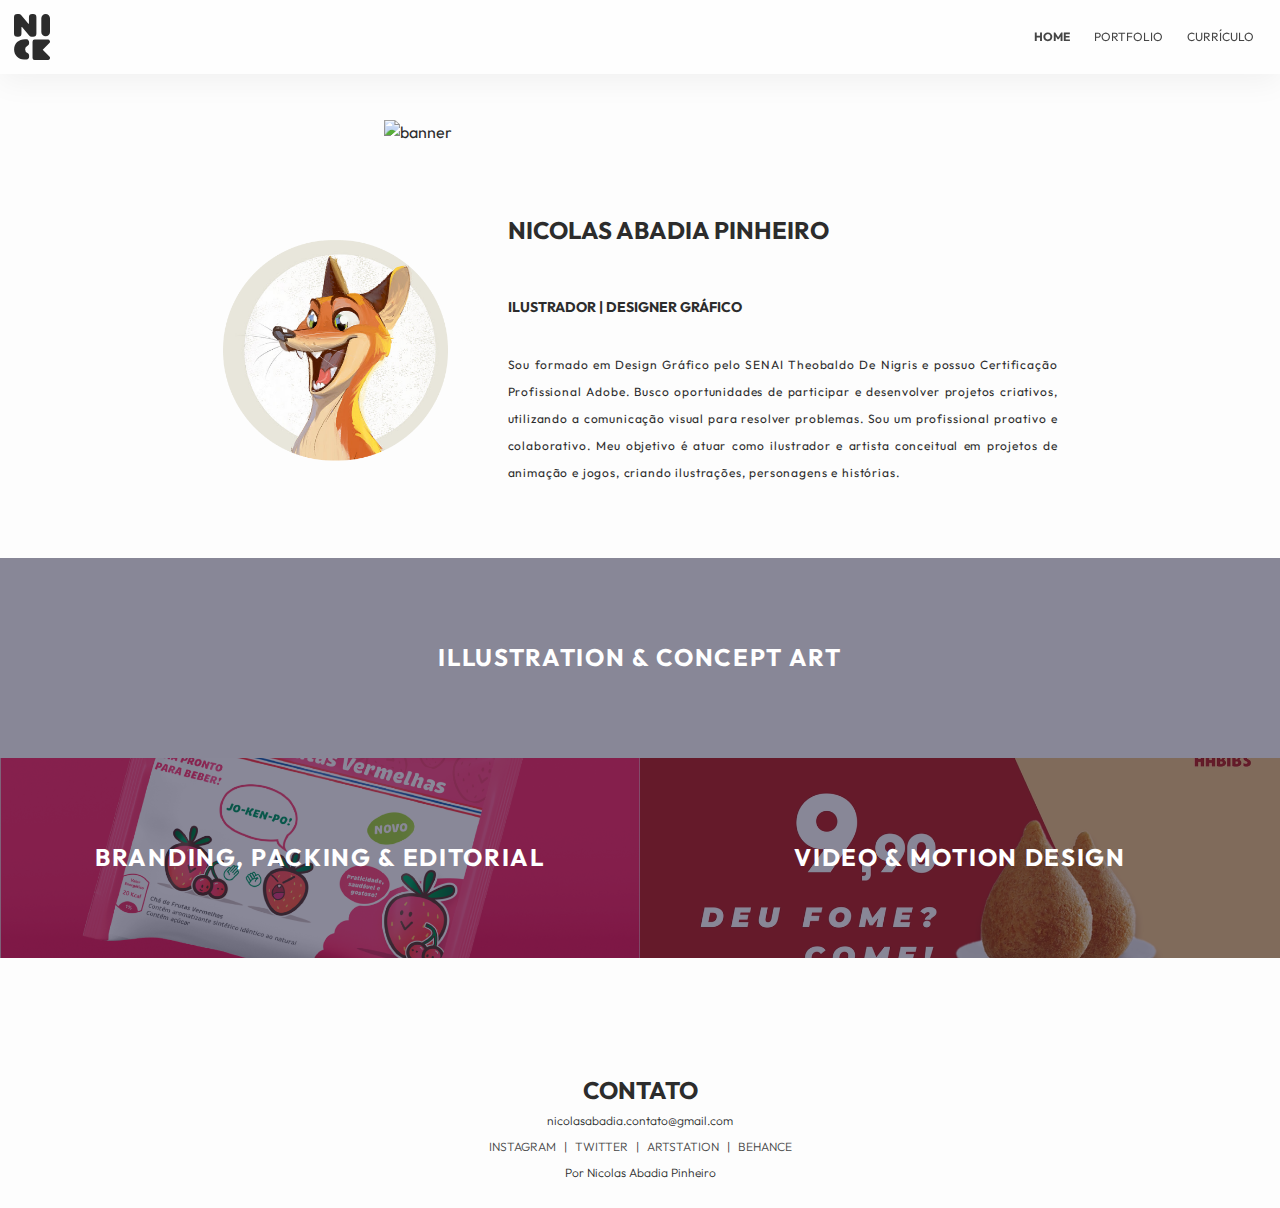
==== index.html @ 31cb9f99 "Update index.html" ====
<!DOCTYPE html>
<html lang="pt-br">

<head>
    <meta charset="UTF-8">
    <meta http-equiv="X-UA-Compatible" content="IE=edge">
    <meta name="viewport" content="width=device-width, initial-scale=1.0">
    <link rel="stylesheet"
        href="https://fonts.googleapis.com/css2?family=Material+Symbols+Rounded:opsz,wght,FILL,GRAD@48,700,1,0" />
    <link class="favicon" rel="icon" href="assets/SVGS/favicon2.svg" type="image/svg+xml"
        media="(prefers-color-scheme: dark)">
    <link class="favicon" rel="icon" href="assets/SVGS/favicon.svg" type="image/svg+xml"
        media="(prefers-color-scheme: light)">
    <link href="https://cdn.jsdelivr.net/npm/bootstrap@5.3.0/dist/css/bootstrap.min.css" rel="stylesheet">
    <link href="https://getbootstrap.com/docs/5.3/assets/css/docs.css" rel="stylesheet">
    <script src="https://cdn.jsdelivr.net/npm/bootstrap@5.3.0/dist/js/bootstrap.bundle.min.js"></script>
    <link rel="stylesheet" href="/css/style.css">
    
    <title>Nicolas Abadia Pinheiro | Portfolio</title>
</head>

<body>


    <input type="checkbox" id="toggle">
    <header>
        <div class="logotipo"> 
            <img id="llogo" class="img-logotipo" src="/assets/SVGS/favicon.svg" alt="" media="(prefers-color-scheme: light)">
            <img id="dlogo" class="img-logotipo" src="/assets/SVGS/favicon2.svg" alt="" media="(prefers-color-scheme: dark)">
            <h2>Nicolas Abadia Pinheiro</h2>
            <p><b>/HOME</b></p>
        </div>

        <nav translate="no">
            <ul class="nav-web">
                <li><a class="nav-link" id="a_home" href="index.html"><b>Home</b></a></li>
                <li><a class="nav-link" id="a_portfolio" href="portfolio.html">Portfolio</a></li>
                <li><a class="nav-link" id="a_resume" href="resume.html">Currículo</a></li>
            </ul>

            <label class="navbar-toggler" for="toggle">
                <span class="bar"></span>
                <span class="bar"></span>
                <span class="bar"></span>
            </label>
            <ul translate="no" class="nav-mobile">
                <li class="nav-item"><a class="nav-link" id="a_home" href="index.html"><b>Home</b></a></li>
                <li class="nav-item"><a class="nav-link" id="a_portfolio" href="portfolio.html">Portfolio</a>
                </li>
                <li class="nav-item"><a class="nav-link" id="a_resume" href="resume.html">Currículo</a>
                </li>
            </ul>
        </nav>
    </header>


    <main>
        <section class="banner">
            <img  class="nick-banner" src="assets/BANNERS/nickgif.gif" alt="banner">
        </section>
        <section class="about">
            <img class="img-project" src="assets/Foxy 1.png" alt="">
            <div class="desc">
                <h2>Nicolas Abadia Pinheiro</h2>
<h3> ILUSTRADOR | DESIGNER GRÁFICO </h3>
                    <p>Sou formado em Design Gráfico pelo SENAI Theobaldo De Nigris e possuo Certificação Profissional Adobe. Busco oportunidades de participar e desenvolver projetos criativos, utilizando a comunicação visual para resolver problemas. Sou um profissional proativo e colaborativo. Meu objetivo é atuar como ilustrador e artista conceitual em projetos de animação e jogos, criando ilustrações, personagens e histórias.</p>
            </div>
        </section>
        <section class="works">
            <a href="portfolio.html" class="ic-works"><div class="a-all-works"><p >ILLUSTRATION & CONCEPT ART</p></div></a>
            <div class="works-categories">
                
                <a href="graphicdesign.html" class="gd-works"><div class="a-all-works"><p >BRANDING, PACKING & EDITORIAL</p></div></a>
                <a href="video.html" class="vm-works"><div class="a-all-works"><p >VIDEO & MOTION Design</p></div></a>
            </div>
        </section>
    </main>
    <footer>
        <h2>CONTATO</h2>
        <span class="email">nicolasabadia.contato@gmail.com</span>
        <div translate="no" class="social">
            <a target="_blank" href="https://www.instagram.com/gogimatilu/">Instagram</a><span class="st">|</span><a
                target="_blank" href="https://twitter.com/gogimatilu">Twitter</a><span class="st">|</span><a
                target="_blank" href="https://www.artstation.com/gogimatilu">Artstation</a><span class="st">|</span><a
                target="_blank" href="https://www.behance.net/nicolasabadia">Behance</a>
        </div>
        <span class="credits">Por Nicolas Abadia Pinheiro</span>
    </footer>
</body>

</html>
---- css/style.css ----
@charset "UTF-8";
@import url('https://fonts.googleapis.com/css2?family=Outfit:wght@100;200;300;400;500;600;700;800;900&family=Sora:wght@100;200;300;400;500;600;700;800&display=swap');
@import url('https://fonts.googleapis.com/css2?family=Inter:wght@100;200;300;400;500;600;700;800;900&display=swap');

:root {
    --cor0: #FDFDFD;
    --cor1: #2C2C2C;
    --cor2: #454545;
    --fonte-padrao: Outfit, Inter, system-ui, -apple-system, BlinkMacSystemFont, 'Segoe UI', Roboto, Oxygen, Ubuntu, Cantarell, 'Open Sans', 'Helvetica Neue', sans-serif;
}

* {
    margin: 0;
    padding: 0;
    box-sizing: border-box;
    border: 0;
    outline: 0;
    list-style: none;
    text-decoration: none;
}

ul {
    margin-bottom: 0;
    padding-left: 0;
}

html {
    width: 100%;
    height: 100%;
    font-family: var(--fonte-padrao);
    scroll-behavior: smooth;
}

body {
    font-family: var(--fonte-padrao);
    background-color: var(--cor0);
    color: var(--cor1);
    width: 100%;
    height: 100%;
    display: flex;
    flex-direction: column;


}

header {
    background-color: rgba(255, 255, 255, 0.45);
    box-shadow: 0px 8px 30px rgba(0, 0, 0, 0.05);
    width: 100%;
    min-height: fit-content;
    padding: 14px;
    display: flex;
    flex-direction: row;
    justify-content: space-between;
    align-items: center;
    position: fixed;
    z-index: 2;
    backdrop-filter: blur(45px);
    transition: 0.3s;
}



h2 {
    font-size: 24px;
    text-transform: uppercase;
    font-weight: bold;
    margin-bottom: 0;
}

#me {
    margin-bottom: 27px;
}

.desc h3 {
    margin-top: 27px;
}

h3 {
    font-size: 14px;
    font-style: normal;
    font-weight: bold;
}

p {
    line-height: 27px;
    letter-spacing: 0.07em;
    font-size: 12px;
    margin-bottom: 0;
}

#dlogo {
    display: none;
}

#llogo {
    display: block;
}

.logotipo {
    display: flex;
    align-items: center;
    gap: 20px;
}

.logotipo > p {
    font-size: 16px;
    color: var(--cor2);
    margin-bottom: -6px;
    margin-left: -16px;
    display: none;
}

.logotipo h2 {
    font: 20px;
    display: none;
}

.img-logotipo {
    width: 36px
}

a {
    text-decoration: none;
}

a:hover {
    opacity: 80%;
}

.nav-web {
    display: flex;
    font-size: 12px;
    align-items: center;
    transition: 0.5s;

}


.nav-mobile {
    font-size: 20px;
    display: none;
    align-items: center;
    transition: 1s;
}

.nav-link {
    display: block;
    
    max-width: 167.8px;
    text-align: center;
    padding: 12px;
    text-decoration: none;
    color: var(--cor2);
    text-transform: uppercase;
}


.navbar-toggler {
    display: none;
    height: min-content;
    cursor: pointer;
    transition: 1s;
}


.bar {
    width: 25px;
    height: 4px;
    margin-bottom: 6px;
    background-color: var(--cor1);
    border-radius: 16px;
    transition: 0.3s;
}

input {
    display: none;
    transition: 0.3s;
}

input:checked~header nav .nav-mobile {
    transform: translateX(0);
}



input:checked~header .navbar-toggler .bar:nth-child(1) {
    position: absolute;
    transform: rotate(45deg);
}

input:checked~header .navbar-toggler .bar:nth-child(2) {
    display: none;
}

input:checked~header .navbar-toggler .bar:nth-child(3) {
    transform: rotate(-45deg);
}

.nav-item {
    width: 100%;
}

.img-project {
    border-radius: 16px;
}

.project-imgs {
    border-radius: 16px;
    display: flex;
    align-items: center;
    grid-auto-flow: column;
    grid-auto-columns: 100%;
    gap: 60px;
    scroll-behavior: smooth;
    overscroll-behavior-inline: contain;
    -ms-overflow-style: none;
    overflow-x: auto;
    scrollbar-width: none;

}

.project-imgs::-webkit-scrollbar {
    display: none;
}

.project-slider {
    margin-top: 25px;
    width: 100%;
    display: flex;
    gap: 25px;
    align-items: center;
    justify-content: center;
}

.project-slider a {
    display: block;
    height: 16px;
    width: 16px;
    background-color: #686868;
    border-radius: 50px;
}

/*.project-imgs:hover {
    overflow-x: auto;
    position: sticky;
    scale: 105%;
    overscroll-behavior-inline: contain;
}
*/
footer {
    display: flex;
    align-items: center;
    margin-top: 92px;
}

main {
    display: flex;
    flex-direction: column;
    gap: 72px;
    margin-top: 120px;
}

.works {
    align-items: center;
    display: flex;
    justify-content: center;
    flex-direction: column;
}



.all-works {
    text-decoration: none;
    background-image: url(/assets/ALLWORKS/RUKANGRAYSCALE.png);
    background-position: 50% 50%;
    background-size: 100%;
    gap: 10px;
    height: 200px;
    cursor: pointer;
    justify-content: center;
    overflow: hidden;
    width: 100%;
    transition: 1s;
}

.all-works:hover {
    background-size: 120%;
    text-decoration: none;
}
.ic-works:hover {
    background-size: 120%;
    text-decoration: none;
}
.gd-works:hover {
    background-size: 120%;
    text-decoration: none;
}
.vm-works:hover {
    background-size: 120%;
    text-decoration: none;
}

.ic-works {
    cursor: pointer;
    background-image: url(/assets/ALLWORKS/RUKANGRAYSCALE.png);
    background-position: 50% 50%;
    background-size: 100%;
    gap: 10px;
    height: 200px;
    justify-content: center;
    overflow: hidden;
    width: 100%;
    transition: 1s;
}

.gd-works {
    cursor: pointer;
    background-image: url(/assets/ALLWORKS/BLOOP.png);
    background-position: 50% 50%;
    background-size: 100%;
    gap: 10px;
    height: 200px;
    justify-content: center;
    overflow: hidden;
    width: 100%;
    transition: 1s;
}

.vm-works {
    cursor: pointer;
    background-image: url(/assets/ALLWORKS/Captura\ de\ tela\ 2023-03-21\ 140206.png);
    background-position: 50% 50%;
    background-size: 100%;
    gap: 10px;
    height: 200px;
    justify-content: center;
    overflow: hidden;
    width: 100%;
    transition: 1s;
}

.a-all-works {
    background-color: #0e0d2d7d;
    display: flex;
    align-items: center;
    justify-content: center;
    width: 100%;
    height: 100%;
    padding: 20px;
}

.works-categories {
    display: flex;
    width: 100%;
    flex-wrap: nowrap;
    
}

.a-all-works > p {
    text-align: center;
    font-size: 24px;
    color: white;
    text-transform: uppercase;
    font-weight: bold;
    margin-bottom: 0;
}


.banner {
    display: flex;
    flex-direction: column;
    align-items: center;
    justify-content: center;
    gap: 72px;

}

.banner h2 {
    max-width: 835px;
    text-align: center;
    padding: 0px 50px;
}

.nick-banner {
    width: 40%;
}

.about {
    display: flex;
    flex-wrap: wrap;
    flex-direction: row;
    align-items: center;
    justify-content: center;
    gap: 60px;
    padding: 0px 50px;
}

.h2-banner {
    margin-top: 230px;
}

.about img {
    max-width: fit-content;
    width: 225px;
}

img {
    transition: 0.5s;
    width: 100%;
}

.img-banner {
    margin: -256px;
    height: 550px;
    width: 100%;
    object-fit: cover;

}

.img-project:hover {
    scale: 102%;
}

video {
    width: 100%;
    border-radius: 12px;
}

.video_project {
    width: 65%;
}

.video {
    justify-content: center;
    display: flex;
    padding: 20px;
    width: 100%;
    position: relative;
    width: 100%;
    margin-top: 88px;
}

.video > iframe {
    border-radius: 8px;
    scale: 1.4;
}

.desc {
    width: 550px;
    display: flex;
    flex-direction: column;
    letter-spacing: 15%;
    justify-content: center;
    gap: 27px;

}

.container {
    display: flex;
    flex-direction: column;
    justify-content: center;
    align-items: center;
    text-align: center;
    margin: 40px 20px 0px 20px;
}

.container .box {
    
    display: flex;
    flex-direction: row;
    justify-content: space-between;
    align-items: flex-start;
}

.container .box .column {
    display: flex;
    flex-direction: column;
    width: 32.5%;

    
}

.container .box .column img {
    width: 100%;
    border-radius: 8px;
    
}


@media only screen and (max-width: 769px) {
    .container .box {
        flex-direction: column;
    }
    .container .box .column {

        width: 100%;
    }
}

.nav-port {
    display: flex;
    font-size: 12px;
    align-items: center;
    transition: 0.5s;
    justify-content: space-evenly;
}

.image {
    overflow: hidden;
    cursor: pointer;
    width: fit-content;
    height: fit-content;
    margin-bottom: 20px;
    border-radius: 8px;
}

.image img {
    transition: .5s ease;
}

.image img:hover {
    transform: scale(1.1);
}

.popup-img {
    position: fixed;
    display: none;
    flex-direction: column;
    justify-content: flex-start;
    align-items: center;
    gap: 20px;
    top: 0;
    left: 0;
    background-color: rgba(255, 255, 255, 0.9);
    height: 100%;
    width: 100%;
    z-index: 2;
    padding: 20px;
    overflow-x: hidden;
    
    backdrop-filter: blur(10px);
}
.popup-img > div {
    margin-top: 72px;
    display: flex;
    flex-direction: column;
    justify-content: flex-start;
    align-items: center;
    gap: 40px;
}
.popup-img span {
    position: absolute;
    top: 20px;
    right: 40px;
    font-size: 40px;
    font-weight: normal;
    color: var(--cor1);
    cursor: pointer;
    z-index: 1;
}

.popup-img  h2 {
    margin-bottom: 20px;
   
}


.popup-img img, video{
    border-radius: 8px;
    width: 65%;
    object-fit: cover;
}

@media (max-width: 963px) {

    .popup-img span {
        right: 16px;
    }

    .popup-img img, video {
        width: 90%;
        height: auto;
    }

    .popup-img > div {
    
        gap: 20px;
    }
}


iframe {
    border-radius: 8px;
    margin-bottom: 60px;
}

.desc li {
    line-height: 27px;
    letter-spacing: 0.07em;
    font-size: 12px;
    margin-bottom: 0;
}

.desc p {
    text-align: justify;
}

footer {
    display: flex;
    flex-wrap: wrap;
    flex-direction: column;
    gap: 8px;
    padding: 26px;
    font-size: 12px;
}

footer a {
    font-style: normal;
    font-weight: 300;
    line-height: 150%;
    text-transform: uppercase;
    text-decoration: none;
    color: var(--cor2);
}

footer span {
    text-align: center;
    font-weight: 300;
    letter-spacing: 15%;
}

.social {
    display: flex;
    gap: 8px;
    flex-wrap: wrap;
    align-items: center;
    justify-content: center;
}

.projects {
    padding: 0px 50px;
    display: flex;
    flex-direction: column;
    justify-content: center;
    align-items: center;
    gap: 75px;

}

.div_projects {
    max-width: 65%;
    display: flex;
    flex-direction: column;
    align-items: flex-start;
    gap: 45px;
}

.project_desc {
    display: flex;
    flex-direction: column;
    align-items: flex-start;

    gap: 27px;
}

.project_desc h3 {
    text-transform: uppercase;
}


.project_desc p {
    text-align: justify;
    letter-spacing: 0.07em;
    font-size: 20px;
    line-height: 30px;
}

#burguer {
    display: none;
    font-size: 30px;
    cursor: pointer;
}

@media (max-width: 650px) {
    iframe {
        width: 100%;
        height: auto;
    }

}


@media (max-width: 972px) {

    h2{
        font-size: 35px;
    }

    h3 {
        font-size: 18px;

    }

    body {
        gap: 100px;
    }

    .nav-web {
        display: none;
    }

    .about {
        padding: 0px 25px;
        gap: 95px;
    }

    .nav-link {
        width: 100%;
        max-width: none;
        padding: 20px;

    }

    .logotipo > p {
        display: none;
    }

    
    .logotipo > h2 {
        display: none;
    }

    .works-categories {
        flex-wrap: wrap;
    }

    .p-nav-mobile {
        height: 100vh;
        position: absolute;
    }

    .nav-mobile {
        margin-top: 72px;
        display: flex;
        flex-direction: column;
        flex-wrap: wrap;
        position: fixed;
        width: 100%;
        height: 100vh;
        justify-content: flex-start;
        align-items: center;
        top: 0;
        right: 0;
        text-align: center;
        background-color: rgb(255, 255, 255);
        backdrop-filter: blur(10px);
        z-index: 1;
        transform: translateX(100%);
    }

    .navbar-toggler {
        display: grid !important;
    }

    .social,
    .email,
    .credits {
        font-size: 21px;
    }

    .desc p {
        text-align: left;
    }

    .projects {
        padding: 0 25px;
    }

    .project_desc p {
        text-align: left;
    }


    .logotipo {
        width: 50px;
        
    }

    .nick-banner {
        width: 75%;
    }

    .email {
        line-break: anywhere;
        text-align: center;
    }

    .img-banner {
        height: 340px;

    }

    input:checked~header {
        background-color: rgb(255, 255, 255);
        ;
    }

    .div_projects {
        max-width: 100%;
    }

}

@media (max-width: 450px) {


    .st {
        display: none;
    }
}

@media (prefers-color-scheme: dark) {
    body {
      background-color: rgb(27, 27, 27);
      color: white;
    }

    footer a {
        color: #e0e0e0;
    }

    header {
        background-color: rgba(46, 46, 46, 0.45);
    }

    #dlogo {
        display: block;
    }

    #llogo {
        display: none;
    }

    .logotipo p {
        color: rgb(176, 176, 176);
    }

    .bar {
        background-color: white;
    }

    .nav-mobile {
        background-color: #1b1b1b;
    }

    .nav-link {
        color: white;
    }

    .popup-img {
        background-color: rgba(36, 36, 36, 0.8);
    }

    .popup-img span {
        color: white;
    }

    input:checked~header {
        background-color: #1b1b1b;
        ;
    }
  }
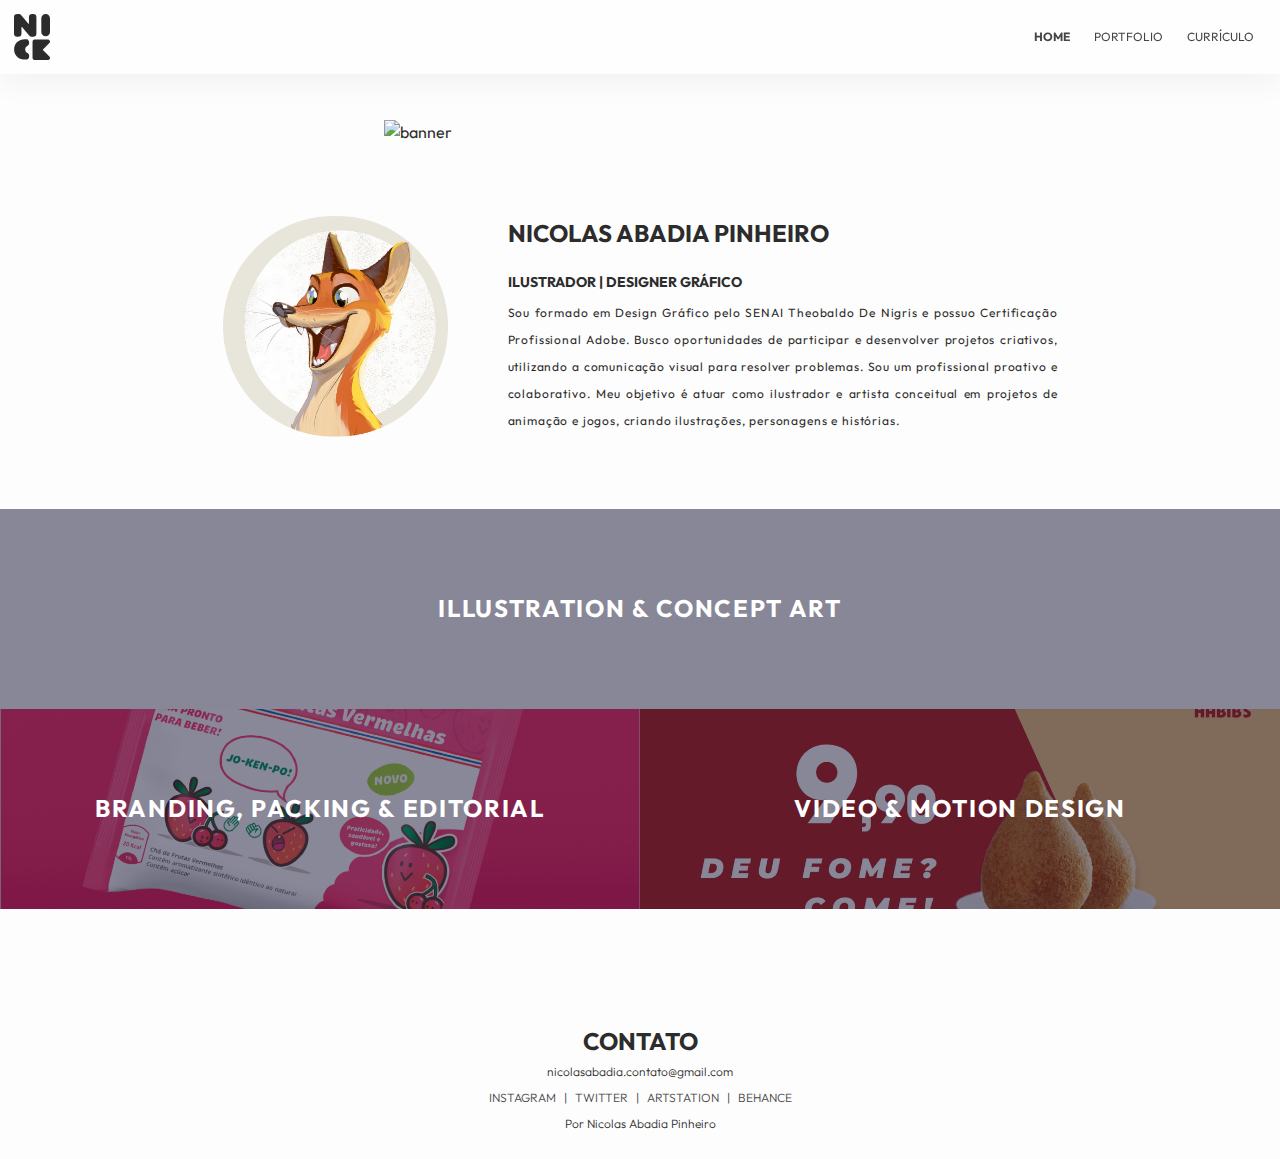
==== commit 666052ab: "Changes" ====
--- a/index.html
+++ b/index.html
@@ -61,9 +61,11 @@
         <section class="about">
             <img class="img-project" src="assets/Foxy 1.png" alt="">
             <div class="desc">
-                <h2>Nicolas Abadia Pinheiro</h2>
-<h3> ILUSTRADOR | DESIGNER GRÁFICO </h3>
+                <div>
+                    <h2>Nicolas Abadia Pinheiro</h2>
+                    <h3> ILUSTRADOR | DESIGNER GRÁFICO </h3>
                     <p>Sou formado em Design Gráfico pelo SENAI Theobaldo De Nigris e possuo Certificação Profissional Adobe. Busco oportunidades de participar e desenvolver projetos criativos, utilizando a comunicação visual para resolver problemas. Sou um profissional proativo e colaborativo. Meu objetivo é atuar como ilustrador e artista conceitual em projetos de animação e jogos, criando ilustrações, personagens e histórias.</p>
+                </div>
             </div>
         </section>
         <section class="works">
--- a/css/style.css
+++ b/css/style.css
@@ -72,7 +72,7 @@
     margin-bottom: 27px;
 }
 
-.desc h3 {
+.about h3 {
     margin-top: 27px;
 }
 
@@ -396,6 +396,16 @@
     padding: 0px 50px;
 }
 
+.resume {
+    display: flex;
+    flex-wrap: wrap;
+    flex-direction: row;
+    align-items: center;
+    justify-content: center;
+    gap: 60px;
+    padding: 0px 50px;
+}
+
 .h2-banner {
     margin-top: 230px;
 }
@@ -699,7 +709,6 @@
 
     h3 {
         font-size: 18px;
-
     }
 
     body {
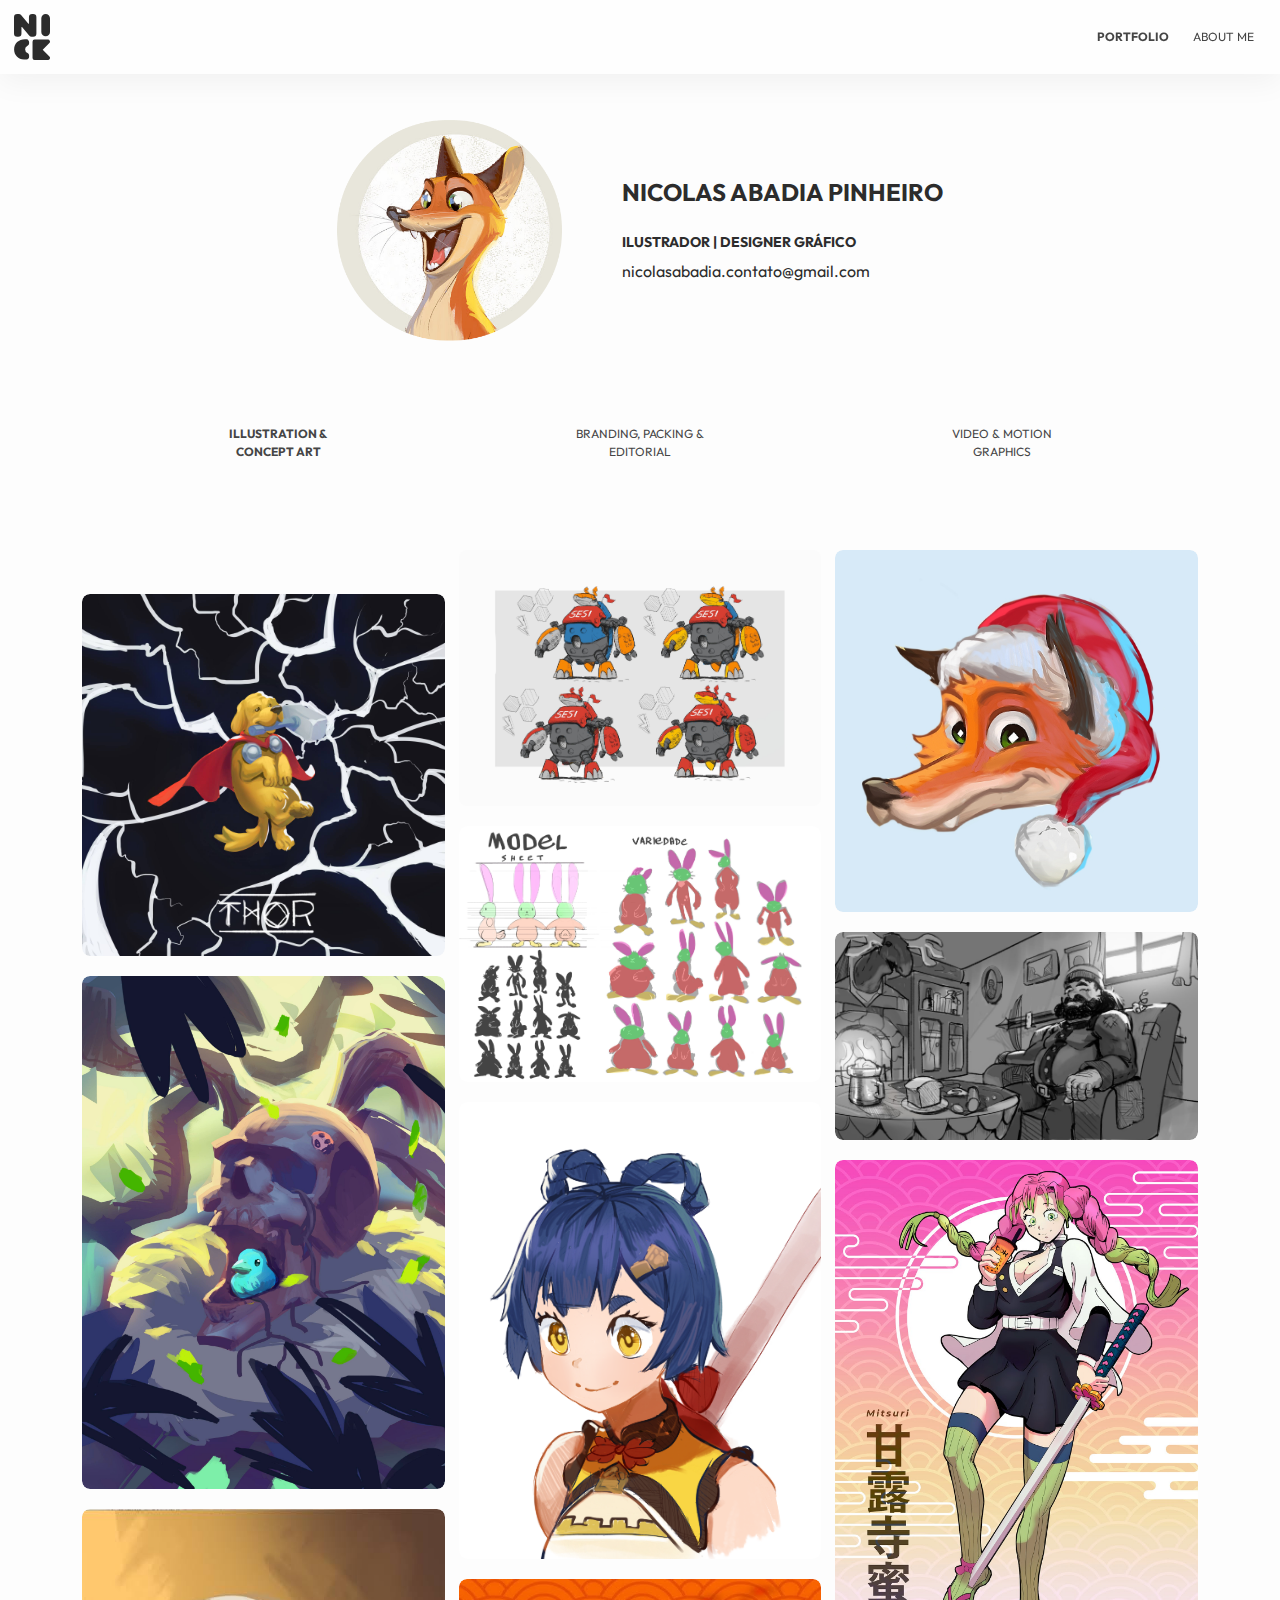
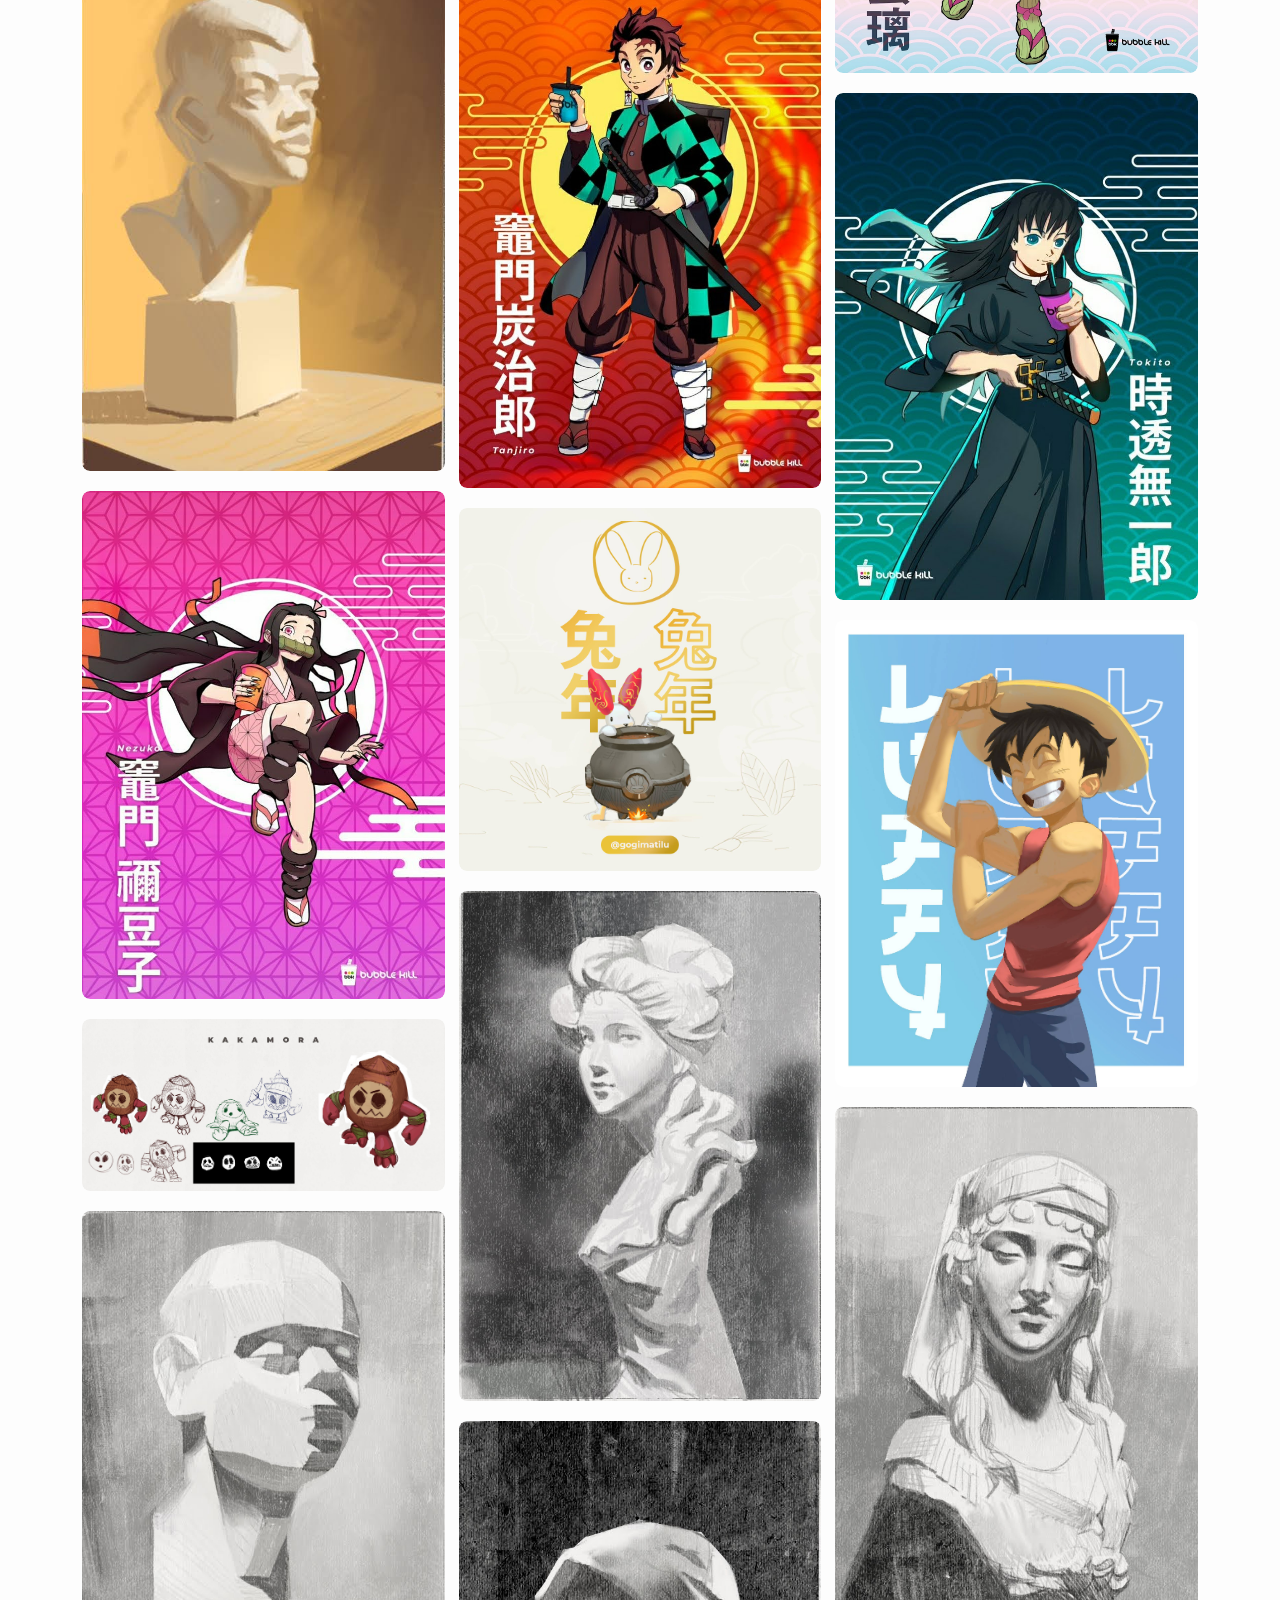
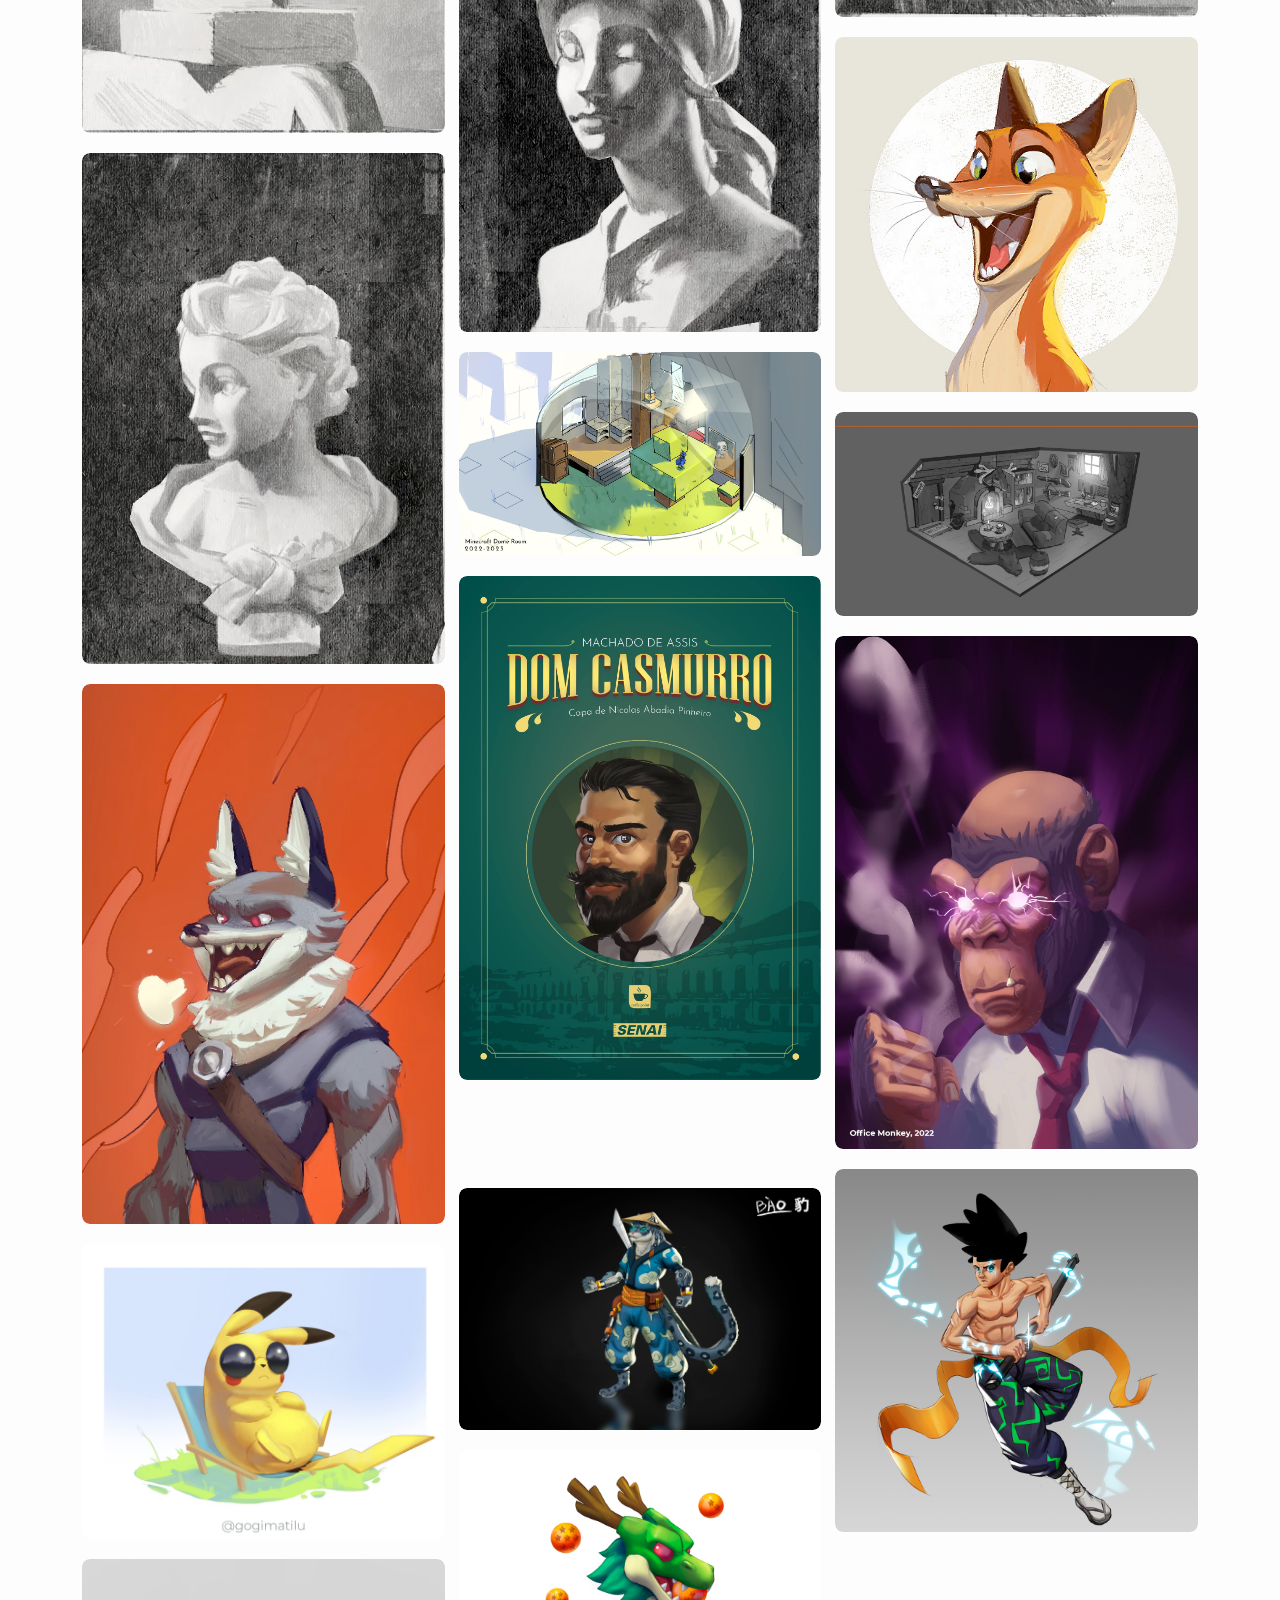
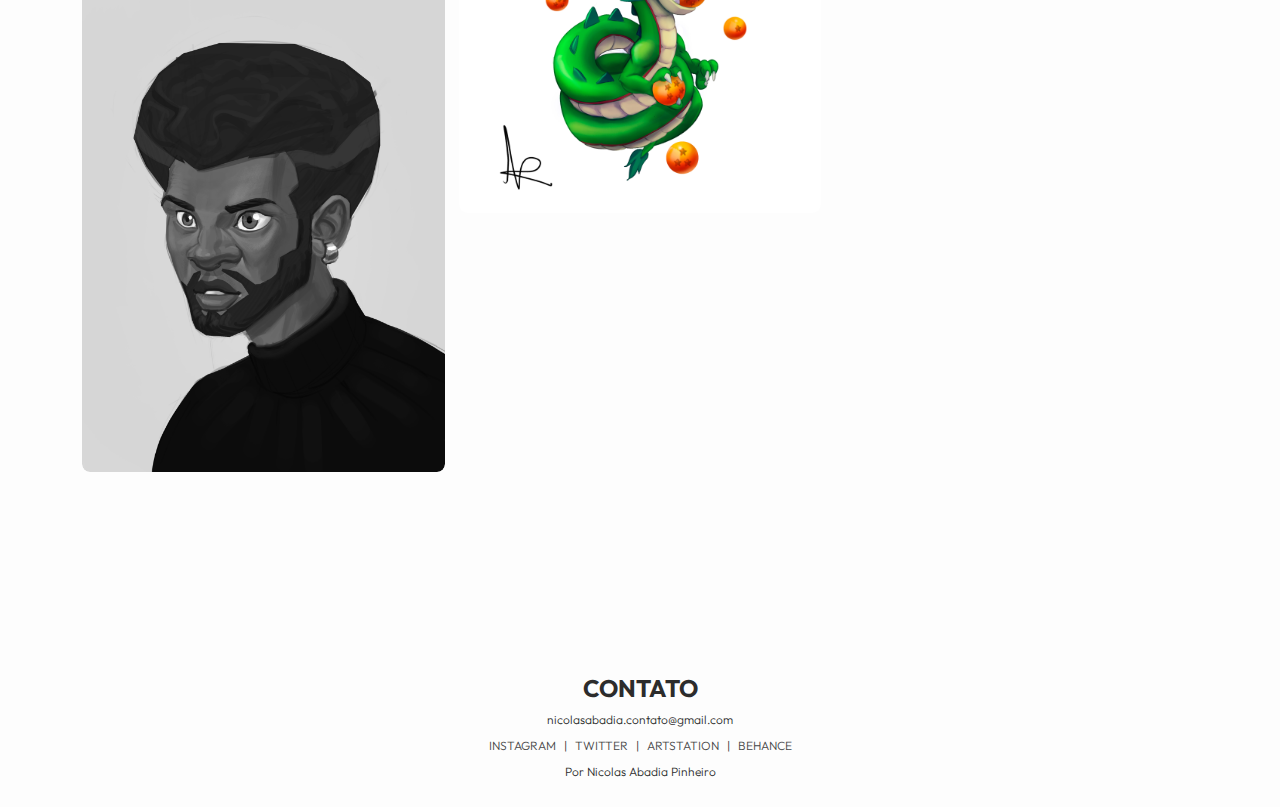
==== commit 34568a4b: "New Projects and Corrections" ====
--- a/index.html
+++ b/index.html
@@ -1,93 +1,231 @@
-<!DOCTYPE html>
-<html lang="pt-br">
-
-<head>
-    <meta charset="UTF-8">
-    <meta http-equiv="X-UA-Compatible" content="IE=edge">
-    <meta name="viewport" content="width=device-width, initial-scale=1.0">
-    <link rel="stylesheet"
-        href="https://fonts.googleapis.com/css2?family=Material+Symbols+Rounded:opsz,wght,FILL,GRAD@48,700,1,0" />
-    <link class="favicon" rel="icon" href="assets/SVGS/favicon2.svg" type="image/svg+xml"
-        media="(prefers-color-scheme: dark)">
-    <link class="favicon" rel="icon" href="assets/SVGS/favicon.svg" type="image/svg+xml"
-        media="(prefers-color-scheme: light)">
-    <link href="https://cdn.jsdelivr.net/npm/bootstrap@5.3.0/dist/css/bootstrap.min.css" rel="stylesheet">
-    <link href="https://getbootstrap.com/docs/5.3/assets/css/docs.css" rel="stylesheet">
-    <script src="https://cdn.jsdelivr.net/npm/bootstrap@5.3.0/dist/js/bootstrap.bundle.min.js"></script>
-    <link rel="stylesheet" href="/css/style.css">
-    
-    <title>Nicolas Abadia Pinheiro | Portfolio</title>
-</head>
-
-<body>
-
-
-    <input type="checkbox" id="toggle">
-    <header>
-        <div class="logotipo"> 
-            <img id="llogo" class="img-logotipo" src="/assets/SVGS/favicon.svg" alt="" media="(prefers-color-scheme: light)">
-            <img id="dlogo" class="img-logotipo" src="/assets/SVGS/favicon2.svg" alt="" media="(prefers-color-scheme: dark)">
-            <h2>Nicolas Abadia Pinheiro</h2>
-            <p><b>/HOME</b></p>
-        </div>
-
-        <nav translate="no">
-            <ul class="nav-web">
-                <li><a class="nav-link" id="a_home" href="index.html"><b>Home</b></a></li>
-                <li><a class="nav-link" id="a_portfolio" href="portfolio.html">Portfolio</a></li>
-                <li><a class="nav-link" id="a_resume" href="resume.html">Currículo</a></li>
-            </ul>
-
-            <label class="navbar-toggler" for="toggle">
-                <span class="bar"></span>
-                <span class="bar"></span>
-                <span class="bar"></span>
-            </label>
-            <ul translate="no" class="nav-mobile">
-                <li class="nav-item"><a class="nav-link" id="a_home" href="index.html"><b>Home</b></a></li>
-                <li class="nav-item"><a class="nav-link" id="a_portfolio" href="portfolio.html">Portfolio</a>
-                </li>
-                <li class="nav-item"><a class="nav-link" id="a_resume" href="resume.html">Currículo</a>
-                </li>
-            </ul>
-        </nav>
-    </header>
-
-
-    <main>
-        <section class="banner">
-            <img  class="nick-banner" src="assets/BANNERS/nickgif.gif" alt="banner">
-        </section>
-        <section class="about">
-            <img class="img-project" src="assets/Foxy 1.png" alt="">
-            <div class="desc">
-                <div>
-                    <h2>Nicolas Abadia Pinheiro</h2>
-                    <h3> ILUSTRADOR | DESIGNER GRÁFICO </h3>
-                    <p>Sou formado em Design Gráfico pelo SENAI Theobaldo De Nigris e possuo Certificação Profissional Adobe. Busco oportunidades de participar e desenvolver projetos criativos, utilizando a comunicação visual para resolver problemas. Sou um profissional proativo e colaborativo. Meu objetivo é atuar como ilustrador e artista conceitual em projetos de animação e jogos, criando ilustrações, personagens e histórias.</p>
-                </div>
-            </div>
-        </section>
-        <section class="works">
-            <a href="portfolio.html" class="ic-works"><div class="a-all-works"><p >ILLUSTRATION & CONCEPT ART</p></div></a>
-            <div class="works-categories">
-                
-                <a href="graphicdesign.html" class="gd-works"><div class="a-all-works"><p >BRANDING, PACKING & EDITORIAL</p></div></a>
-                <a href="video.html" class="vm-works"><div class="a-all-works"><p >VIDEO & MOTION Design</p></div></a>
-            </div>
-        </section>
-    </main>
-    <footer>
-        <h2>CONTATO</h2>
-        <span class="email">nicolasabadia.contato@gmail.com</span>
-        <div translate="no" class="social">
-            <a target="_blank" href="https://www.instagram.com/gogimatilu/">Instagram</a><span class="st">|</span><a
-                target="_blank" href="https://twitter.com/gogimatilu">Twitter</a><span class="st">|</span><a
-                target="_blank" href="https://www.artstation.com/gogimatilu">Artstation</a><span class="st">|</span><a
-                target="_blank" href="https://www.behance.net/nicolasabadia">Behance</a>
-        </div>
-        <span class="credits">Por Nicolas Abadia Pinheiro</span>
-    </footer>
-</body>
-
+<!DOCTYPE html>
+<html lang="pt-br">
+
+<head>
+    <meta charset="UTF-8">
+    <meta http-equiv="X-UA-Compatible" content="IE=edge">
+    <meta name="viewport" content="width=device-width, initial-scale=1.0">
+    <link rel="stylesheet"
+        href="https://fonts.googleapis.com/css2?family=Material+Symbols+Rounded:opsz,wght,FILL,GRAD@48,700,1,0" />
+    <link class="favicon" rel="icon" href="assets/SVGS/favicon2.svg" type="image/svg+xml"
+        media="(prefers-color-scheme: dark)">
+    <link class="favicon" rel="icon" href="assets/SVGS/favicon.svg" type="image/svg+xml"
+        media="(prefers-color-scheme: light)">
+    <link href="https://cdn.jsdelivr.net/npm/bootstrap@5.3.0/dist/css/bootstrap.min.css" rel="stylesheet">
+    <link href="https://getbootstrap.com/docs/5.3/assets/css/docs.css" rel="stylesheet">
+    <script src="https://cdn.jsdelivr.net/npm/bootstrap@5.3.0/dist/js/bootstrap.bundle.min.js"></script>
+    <link rel="stylesheet" href="/css/style.css">
+    
+
+    <title>Nicolas Abadia Pinheiro | Portfolio</title>
+</head>
+
+<body>
+
+
+    <input type="checkbox" id="toggle">
+    <header>
+        <div class="logotipo"> 
+            <img id="llogo" class="img-logotipo" src="/assets/SVGS/favicon.svg" alt="" media="(prefers-color-scheme: light)">
+            <img id="dlogo" class="img-logotipo" src="/assets/SVGS/favicon2.svg" alt="" media="(prefers-color-scheme: dark)">
+            <h2>Nicolas Abadia Pinheiro</h2>
+            <p><b>/PORTFOLIO</b></p>
+        </div>
+
+        <nav translate="no">
+            <ul class="nav-web">
+                <li><a class="nav-link" id="a_portfolio" href="#"><b>Portfolio</b></a></li>
+                <li><a class="nav-link" id="a_resume" href="resume.html">About me</a></li>
+            </ul>
+
+            <label class="navbar-toggler" for="toggle">
+                <span class="bar"></span>
+                <span class="bar"></span>
+                <span class="bar"></span>
+            </label>
+            <ul translate="no" class="nav-mobile">
+                <li class="nav-item"><a class="nav-link" id="a_portfolio" href="#"><b>Portfolio</b></a>
+                </li>
+                <li class="nav-item"><a class="nav-link" id="a_resume" href="resume.html">About me</a>
+                </li>
+            </ul>
+        </nav>
+    </header>
+
+
+    <main>
+        <section class="about">
+            <img src="assets/Foxy 1.png" alt="">
+            <div>
+                <h2 id="me">Nicolas Abadia Pinheiro</h2>
+                <h3> ILUSTRADOR | DESIGNER GRÁFICO</h3>
+                <span class="email">nicolasabadia.contato@gmail.com</span>
+            </div>
+    </section>
+        <nav>
+            <ul class="nav-port">
+                <li><a class="nav-link" id="a_portfolio" href="index.html"><b>ILLUSTRATION & CONCEPT ART</b></a></li>
+                <li><a class="nav-link" id="a_resume" href="graphicdesign.html">BRANDING, PACKING & EDITORIAL</a></li>
+                <li><a class="nav-link" id="a_resume" href="video.html">VIDEO & MOTION GRAPHICS</a></li>
+            </ul>
+        </nav>
+        
+       <section class="projects">
+            <div class="container">
+                <div class="box">
+                    <div class="column">
+                        <div class="image" ><img id="snap" src="assets/BANNERS/Illustration.png" alt=""></div>
+                        <div class="image" ><img id="thor" src="assets/ALLWORKS/THOR5.jpg" alt=""></div>
+                        <div class="image" ><img  id="alive" src="assets/ALLWORKS/ALIVE2.jpg" alt=""></div>
+                        <div class="image"><img src="assets/ALLWORKS/pedr2.jpg" alt=""></div>
+                        <div class="image"><img src="assets/ALLWORKS/Screenshot_20230530-054259_OneDrive.jpg" alt=""></div>
+                        <div class="image"><img src="assets/ALLWORKS/Kakamora Concept.jpg" alt=""></div>
+                        <div class="image"><img src="assets/ALLWORKS/002.jpg" alt=""></div>
+                        <div class="image"><img src="assets/ALLWORKS/busto04.jpg" alt=""></div>
+                        <div class="image"><img src="assets/ALLWORKS/WOLF.jpg" alt=""></div>
+                        <div class="image"><img src="assets/ALLWORKS/Piku.jpg" alt=""></div>
+                        <div class="image"><img src="assets/ALLWORKS/10.png" alt=""></div>
+                        <div class="image">
+                            <div class="image"><img src="assets/ALLWORKS/BAO01.png" alt=""></div>
+                        </div>
+                    </div>
+                    <div class="popup-img" id="snap">
+                        <div>
+                            <span>&times;</span>
+                            <div class="popup-desc">
+                                <h2>Ulysses Klaue - Marvel SNAP Fanart
+                                </h2>
+                                <p>Card Game Illustration</p>
+                                <p>2024</p>
+                                <p><b>Software:</b> Clip Studio Paint</p>
+                            </div>
+                            <img src="assets/ALLWORKS/P4.png" alt="">
+                            
+                            <img src="assets/ALLWORKS/P2.png" alt="">
+                            <img src="assets/ALLWORKS/P1.png" alt="">
+                            <img src="assets/ALLWORKS/Ulysses Snap.png" alt="">
+                            <video controls autoplay loop  src="assets/ALLWORKS/Ulysses Snap.mp4"></video>
+                        </div>
+                    </div>
+                    <div class="popup-img" id="thor">
+                        <div>
+                            <span>&times;</span>
+                            <div class="popup-desc">
+                                <h2>Thor Dog</h2>
+                                <p>Illustation Commission</p>
+                                <p>2023</p>
+                                <p><b>Software:</b> Autodesk Sketchbook</p>
+                            </div>
+                            <img src="assets/ALLWORKS/THOR5.jpg" alt="">
+                            
+                            <img src="assets/ALLWORKS/THOR4.png" alt="">
+                            <img src="assets/ALLWORKS/THOR6.png" alt="">
+                            <img src="assets/ALLWORKS/THOR7.png" alt="">
+                        </div>
+                    </div>
+                    <div class="popup-img" id="alive">
+                        <div>
+                            <span>&times;</span>
+                            <div class="popup-desc">
+                                <h2>Alive</h2>
+                                <p>Color Study</p>
+                                <p>2023</p>
+                                <p><b>Software:</b> Clip Studio Paint</p>
+                                
+                            </div>
+                            <img src="assets/ALLWORKS/ALIVE2.jpg" alt="">
+                            <video controls autoplay loop  src="assets/ALLWORKS/ALIVE2 (1).mp4"></video>
+                        </div>
+                    </div>
+                    <div class="column">
+                        <div class="image"><img id="robofll" src="assets/ALLWORKS/ROBOFLL (1).jpg" alt=""></div>
+                        <div class="image"><img id="coelho" src="assets/ALLWORKS/Habbits Modelsheet.jpg" alt=""></div>
+                        <div class="image"><img src="assets/ALLWORKS/xiaoling2.png" alt=""></div>
+                        <div class="image"><img src="assets/ALLWORKS/Screenshot_20230530-054313_OneDrive.jpg" alt=""></div>
+                        <div class="image"><img src="assets/ALLWORKS/Rabbit New Year Posts2.jpg" alt=""></div>
+                        <div class="image"><img src="assets/ALLWORKS/busto02.jpg" alt=""></div>
+                        <div class="image"><img src="assets/ALLWORKS/busto05.jpg" alt=""></div>
+                        <div class="image"><img src="assets/ALLWORKS/Minecraft Globe Room - Estudo de Perspectiva-1.jpg" alt=""></div>
+                        <div class="image"><img src="assets/ALLWORKS/Sem Título-3.jpg" alt=""></div>
+                        <div class="image"><img src="assets/ALLWORKS/Color.png" alt=""></div>
+                        <div class="image"><img src="assets/ALLWORKS/RUKANGRAYSCALE.png" alt=""></div>
+                        <div class="image"><img src="assets/ALLWORKS/Concept do Leopardo das Neves.png" alt=""></div>
+                        <div class="image"><img src="assets/ALLWORKS/nicolas-abadia-pinheiro-shenlong-1-0.jpg" alt=""></div>
+                    </div>
+                    <div class="popup-img" id="robofll">
+                        <div>
+                            <span>&times;</span>
+                            <div class="popup-desc">
+                                <h2>Tatu Robot Concept Art</h2>
+                                <p>Arte Conceitual de mascote para a equipe de robótica Tatubóticos da escola SESI 434 Tatuapé</p>
+                                <p>2023</p>
+                                <p><b>Softwares:</b> Clip Studio Paint & Blender</p>
+                            </div>
+                            <img src="assets/ALLWORKS/ROBOFLL (1).jpg" alt="">
+                            <img src="assets/ALLWORKS/0023.jpg" alt="">
+                            <video controls autoplay loop src="assets/ALLWORKS/0001-0250.mp4"></video>
+                            <img src="assets/ALLWORKS/MOCKUPTATU (1).jpg" alt="">
+                            <p>Design da Camisa da Equipe Tatubóticos 2023</p>
+                        </div>
+                    </div>
+                    <div class="popup-img" id="coelho">
+                        <div>
+                            <span>&times;</span>
+                            <div class="popup-desc">
+                                <h2>Year of the Rabbit Character Concept Art</h2>
+                                <p>Concept Art</p>
+                                <p>2023</p>
+                                <p><b>Software:</b> Photoshop</p>
+                                
+                            </div>
+                            <img src="assets/ALLWORKS/Habbits Modelsheet.jpg" alt="">
+                        </div>
+                    </div>
+                    <div class="column">
+                        <div class="image"><img id="posa" src="assets/ALLWORKS/POSA5.jpg" alt=""></div>
+                        <div class="image"><img src="assets/ALLWORKS/Hunter Thumb.jpg" alt=""></div>
+                        <div class="image"><img src="assets/ALLWORKS/Mitsuri3.jpg" alt=""></div>
+                        <div class="image"><img src="assets/ALLWORKS/Screenshot_20230530-054327_OneDrive.jpg" alt=""></div>
+                        <div class="image"><img src="assets/ALLWORKS/Monkey D Luffy.jpg" alt=""></div>
+                        <div class="image"><img src="assets/ALLWORKS/busto03.jpg" alt=""></div>
+                        <div class="image"><img src="assets/ALLWORKS/Foxy.jpg" alt=""></div>
+                        <div class="image"><img src="assets/ALLWORKS/Sala do Caçador - Estudo de Perspectiva 01.jpg" alt=""></div>
+                        <div class="image"><img src="assets/ALLWORKS/Macaco de Escritório Remakepng2.jpg" alt=""></div>
+                        <div class="image"><img src="assets/ALLWORKS/925542.png" alt=""></div>
+                        <div class="image"><img src="assets/ALLWORKS/GOGIMATILU Render Study.png" alt=""></div>
+                        <div class="image"><img src="assets/ALLWORKS/Frog Mage.png" alt=""></div>
+                    </div>
+                    <div class="popup-img" id="posa">
+                        <div>
+                            <span>&times;</span>
+                            <div class="popup-desc">
+                                <h2>Fox Icon</h2>
+                                <p>Ícone</p>
+                                <p>2023</p>
+                                <p><b>Software:</b> Autodesk Sketchbook</p>
+                                
+                            </div>
+                            <img src="assets/ALLWORKS/POSA5.jpg" alt="">
+                        </div>
+                    </div>
+                </div>
+            </div>
+            
+       </section>
+    </main>
+    <footer>
+        <h2>CONTATO</h2>
+        <span class="email">nicolasabadia.contato@gmail.com</span>
+        <div translate="no" class="social">
+            <a target="_blank" href="https://www.instagram.com/gogimatilu/">Instagram</a><span class="st">|</span><a
+                target="_blank" href="https://twitter.com/gogimatilu">Twitter</a><span class="st">|</span><a
+                target="_blank" href="https://www.artstation.com/gogimatilu">Artstation</a><span class="st">|</span><a
+                target="_blank" href="https://www.behance.net/nicolasabadia">Behance</a>
+        </div>
+        <span class="credits">Por Nicolas Abadia Pinheiro</span>
+    </footer>
+
+    <script src="javascript/script.js"></script>
+</body>
+
 </html>--- a/css/style.css
+++ b/css/style.css
@@ -655,6 +655,7 @@
     justify-content: center;
     align-items: center;
     gap: 75px;
+    margin-top: -35px;
 
 }
 
@@ -722,6 +723,7 @@
     .about {
         padding: 0px 25px;
         gap: 95px;
+        text-align: center;
     }
 
     .nav-link {
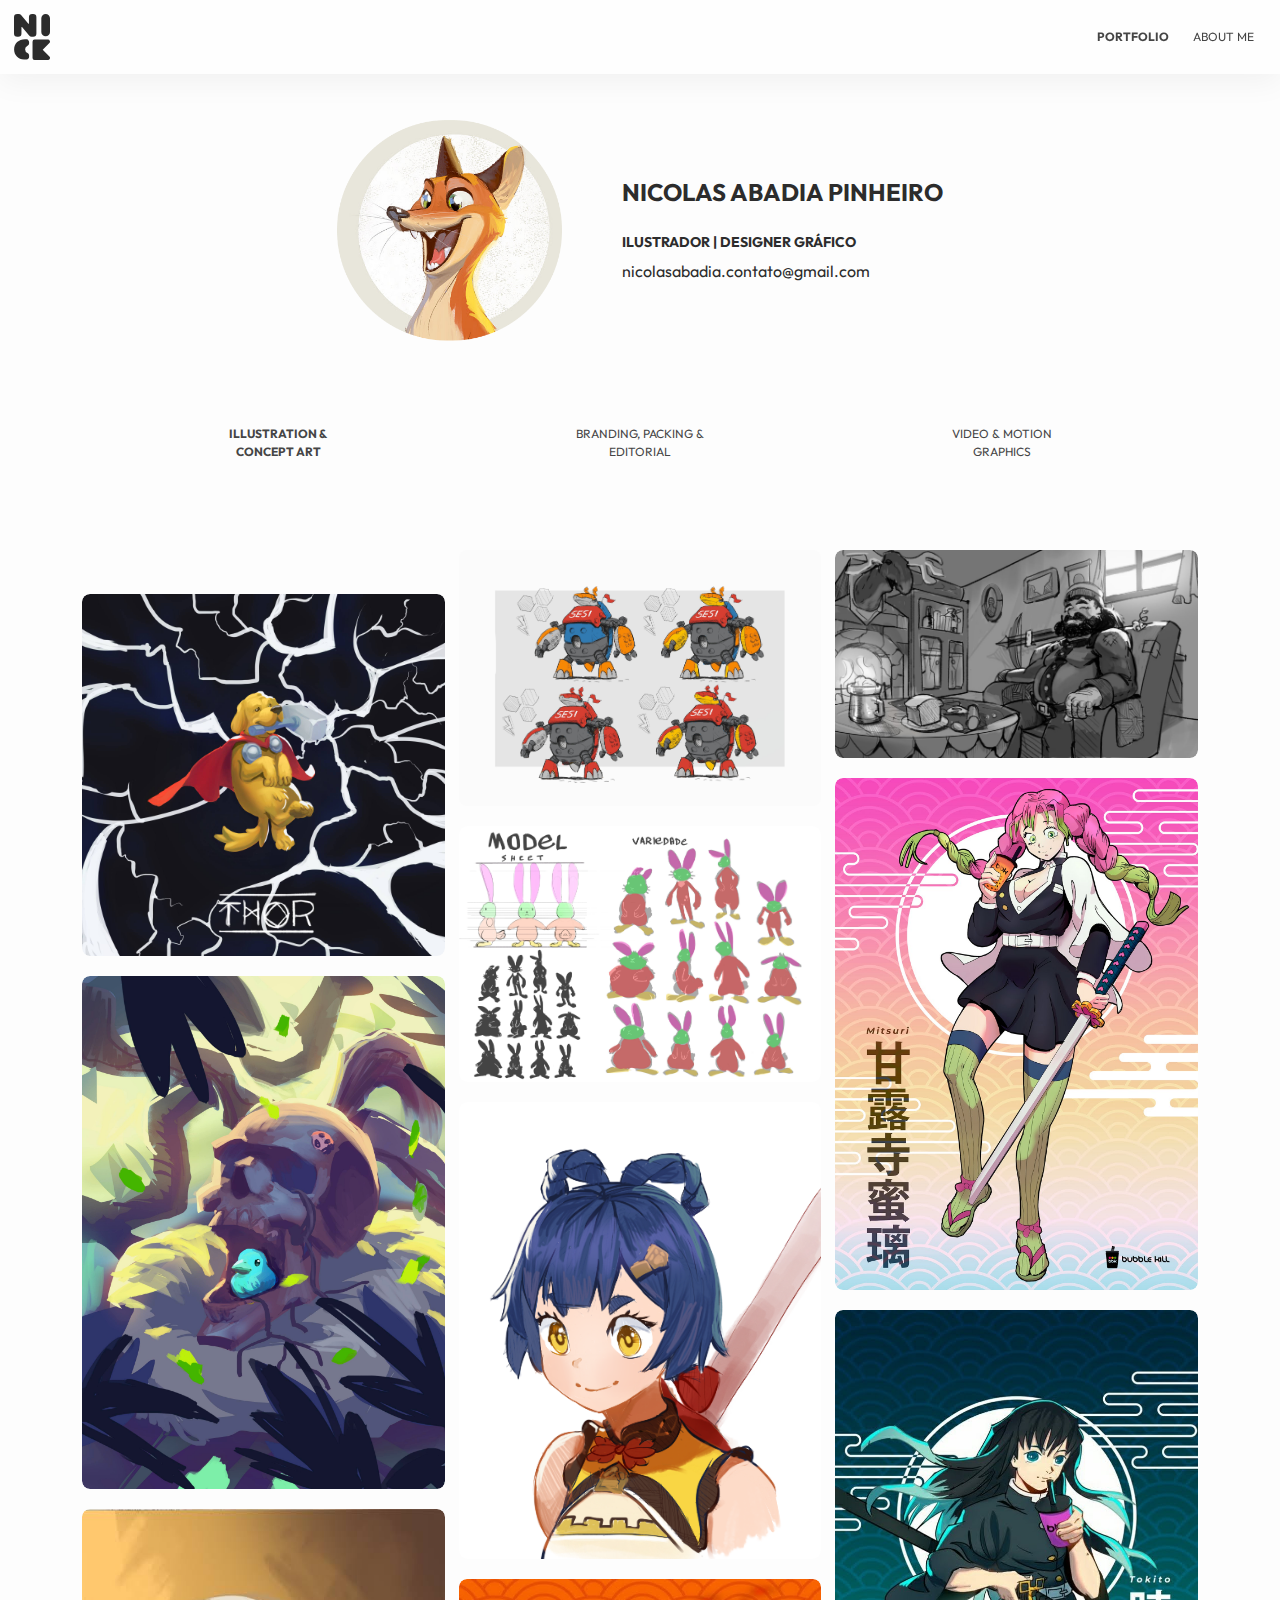
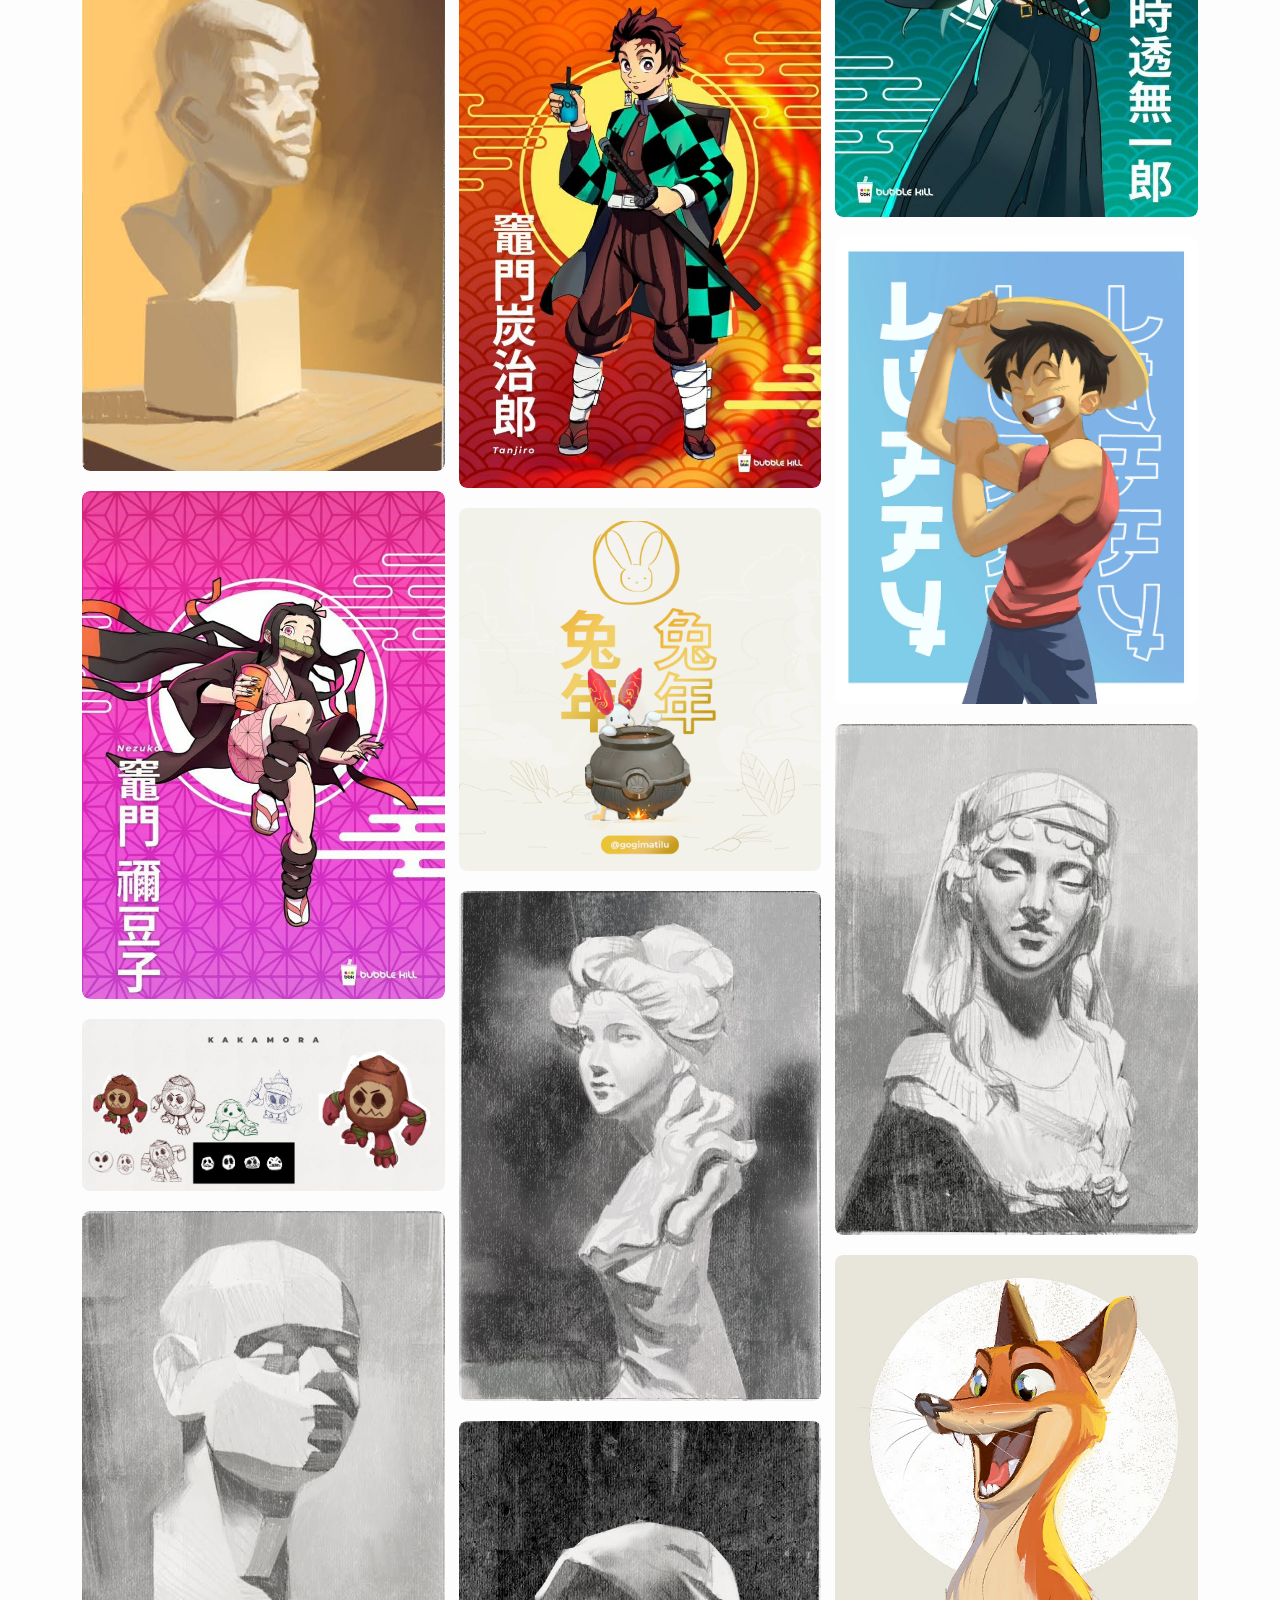
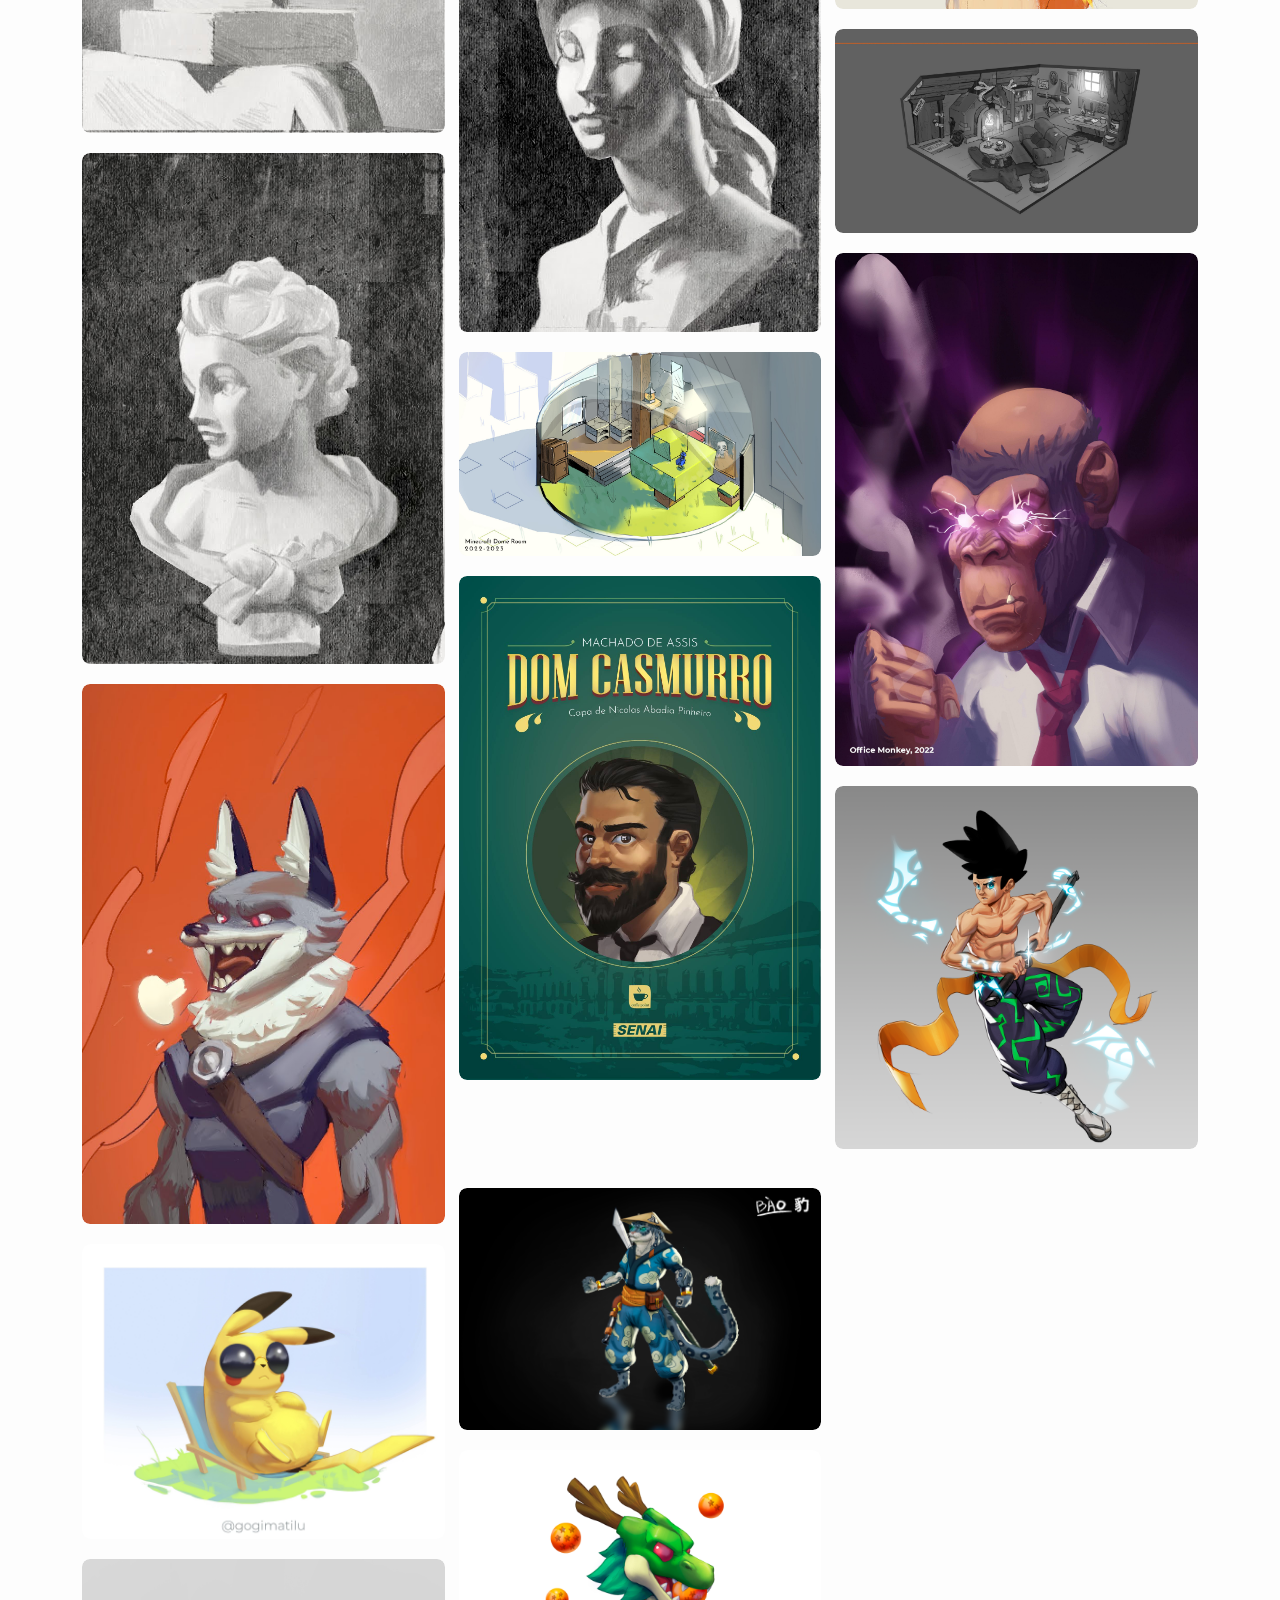
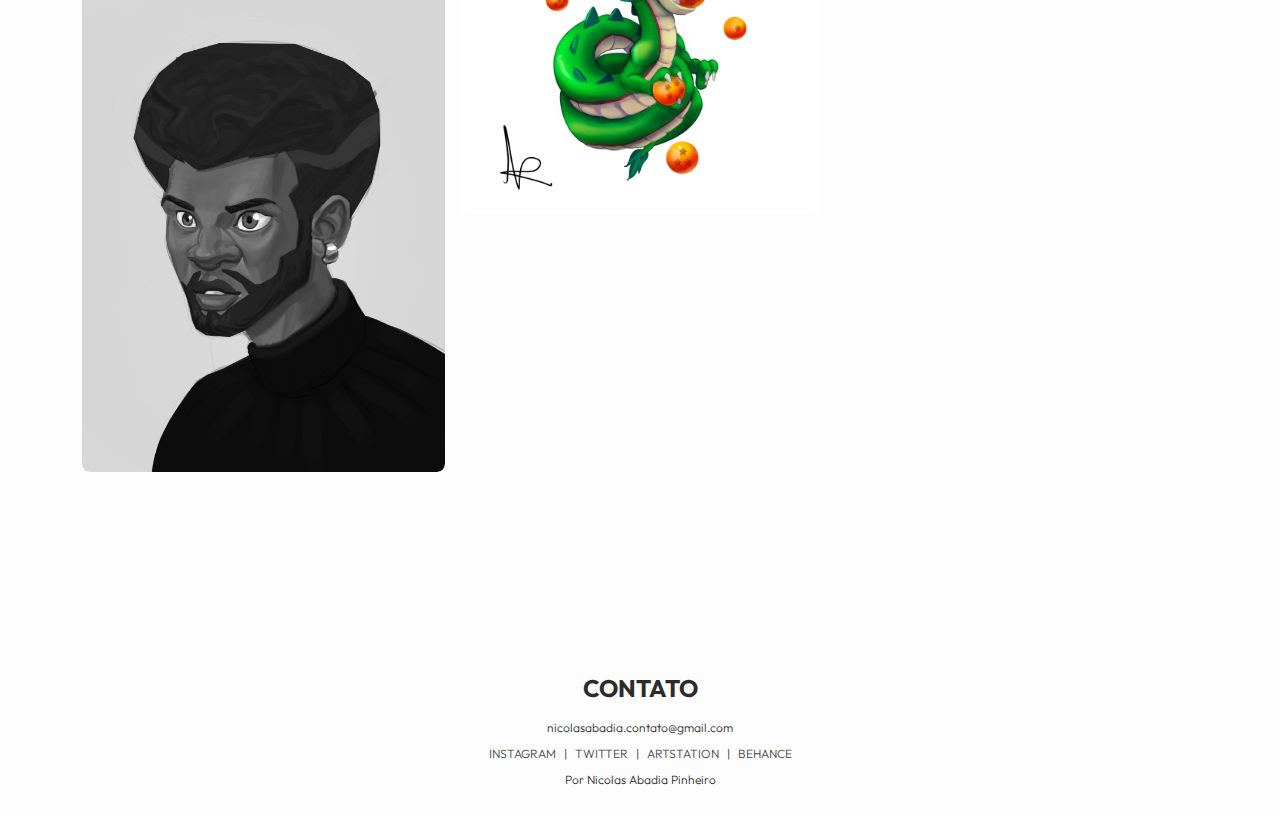
==== commit e5b64dd2: "Portfolio Changes" ====
--- a/index.html
+++ b/index.html
@@ -182,7 +182,6 @@
                         </div>
                     </div>
                     <div class="column">
-                        <div class="image"><img id="posa" src="assets/ALLWORKS/POSA5.jpg" alt=""></div>
                         <div class="image"><img src="assets/ALLWORKS/Hunter Thumb.jpg" alt=""></div>
                         <div class="image"><img src="assets/ALLWORKS/Mitsuri3.jpg" alt=""></div>
                         <div class="image"><img src="assets/ALLWORKS/Screenshot_20230530-054327_OneDrive.jpg" alt=""></div>
@@ -195,19 +194,7 @@
                         <div class="image"><img src="assets/ALLWORKS/GOGIMATILU Render Study.png" alt=""></div>
                         <div class="image"><img src="assets/ALLWORKS/Frog Mage.png" alt=""></div>
                     </div>
-                    <div class="popup-img" id="posa">
-                        <div>
-                            <span>&times;</span>
-                            <div class="popup-desc">
-                                <h2>Fox Icon</h2>
-                                <p>Ícone</p>
-                                <p>2023</p>
-                                <p><b>Software:</b> Autodesk Sketchbook</p>
-                                
-                            </div>
-                            <img src="assets/ALLWORKS/POSA5.jpg" alt="">
-                        </div>
-                    </div>
+                    
                 </div>
             </div>
             
--- a/css/style.css
+++ b/css/style.css
@@ -65,7 +65,6 @@
     font-size: 24px;
     text-transform: uppercase;
     font-weight: bold;
-    margin-bottom: 0;
 }
 
 #me {
@@ -80,6 +79,7 @@
     font-size: 14px;
     font-style: normal;
     font-weight: bold;
+    margin-top: 8px;
 }
 
 p {
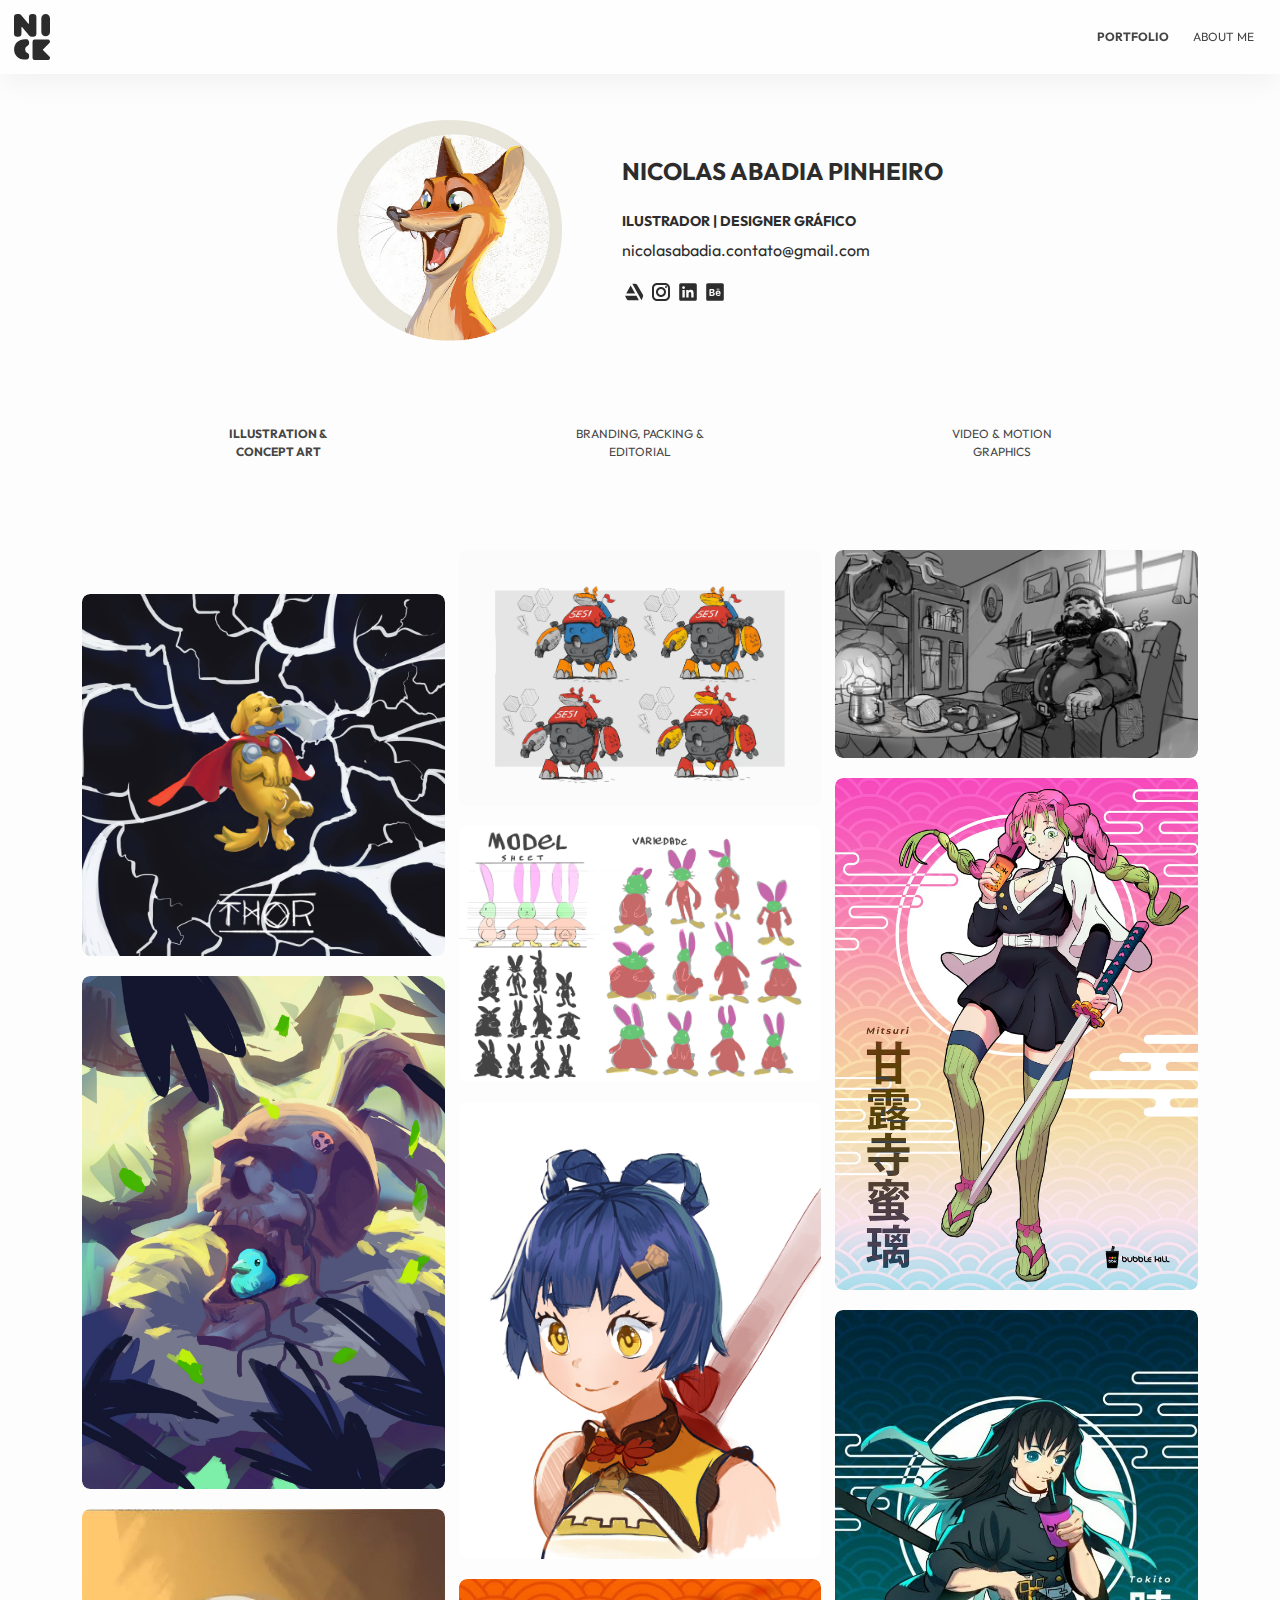
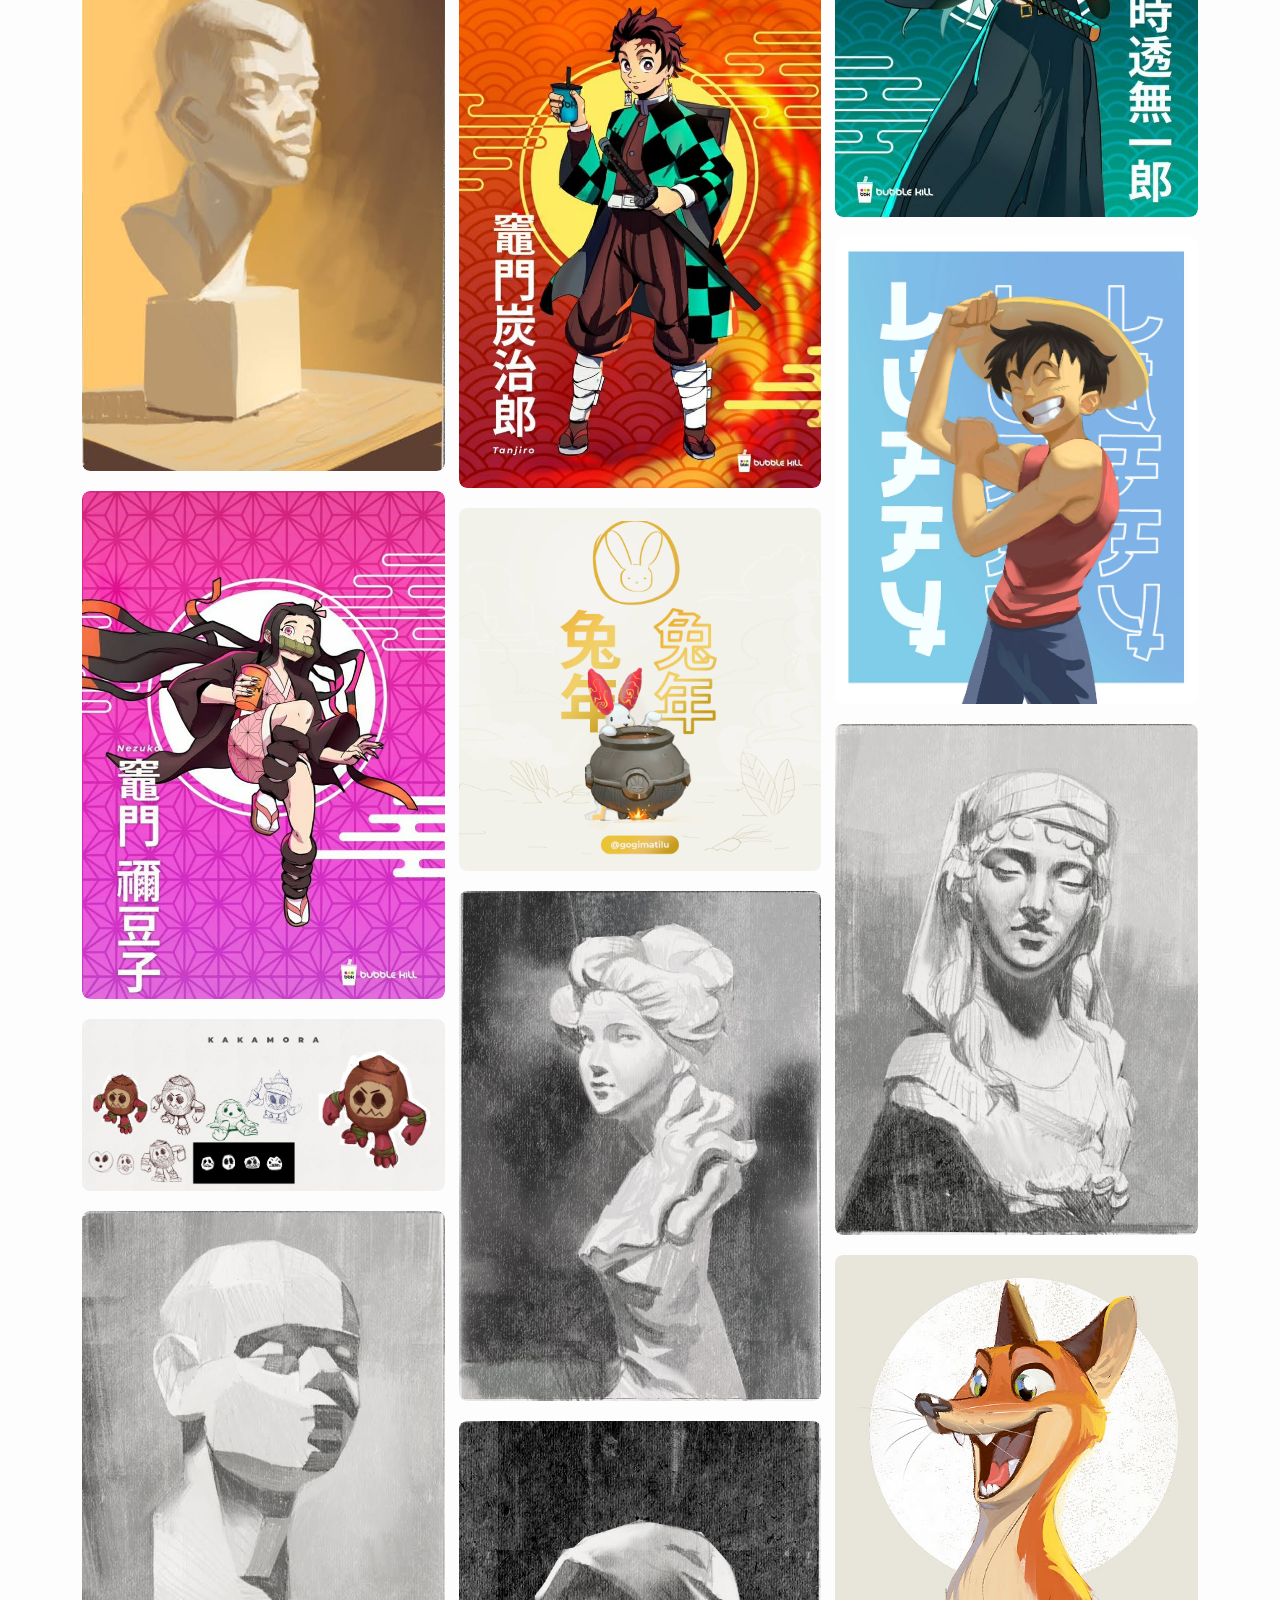
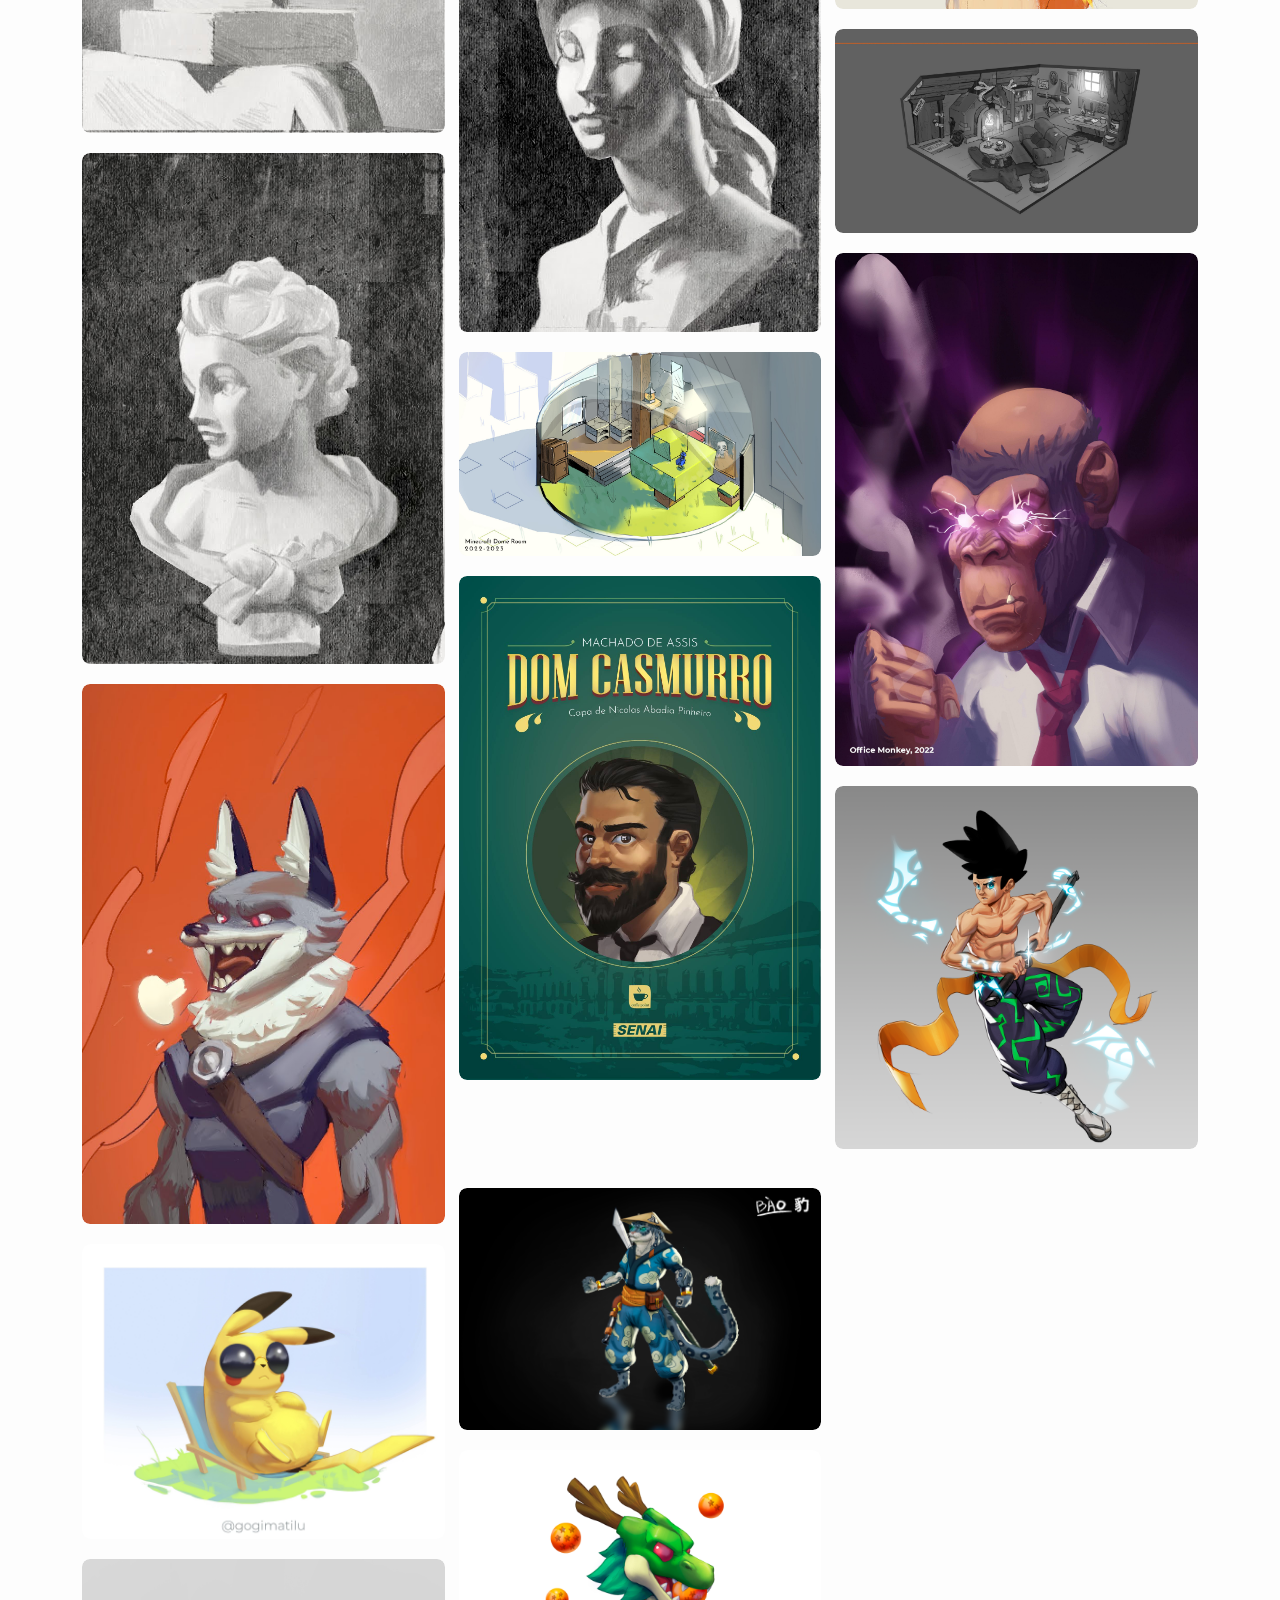
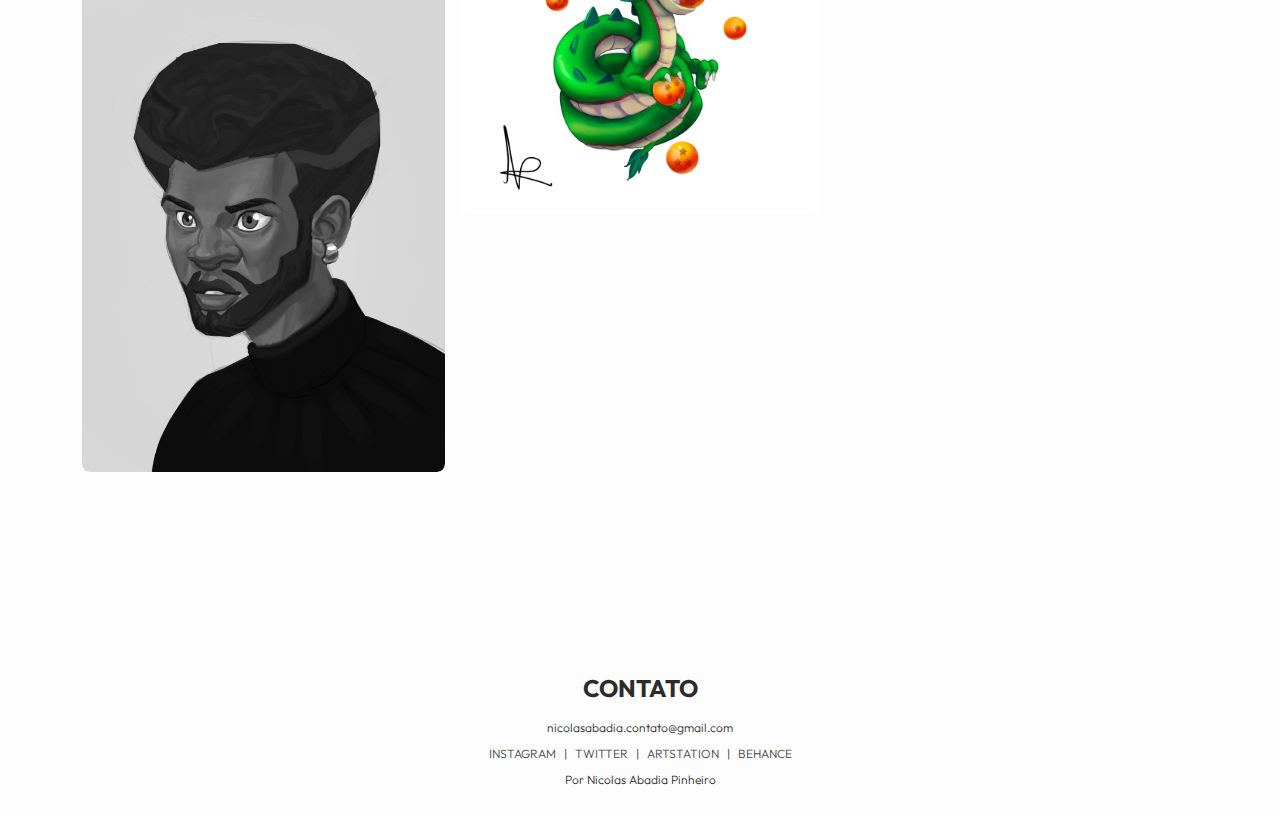
==== commit 2e896232: "New Adittions" ====
--- a/index.html
+++ b/index.html
@@ -60,6 +60,14 @@
                 <h2 id="me">Nicolas Abadia Pinheiro</h2>
                 <h3> ILUSTRADOR | DESIGNER GRÁFICO</h3>
                 <span class="email">nicolasabadia.contato@gmail.com</span>
+                <div class="social2">
+                    
+                    <a target="_blank" href="https://www.artstation.com/gogimatilu"><img class="svg" src="assets/SVGS/icons8-artstation.svg" alt=""></a>
+                    <a target="_blank" href="https://www.instagram.com/gogimatilu/"><img class="svg" src="assets/SVGS/icons8-instagram.svg" alt=""></a>
+                    <a target="_blank" href="https://www.linkedin.com/in/nicolas-abadia-pinheiro/"><img class="svg" src="assets/SVGS/icons8-linkedin.svg" alt=""></a>
+                    <a target="_blank" href="https://www.behance.net/nicolasabadia"><img class="svg" src="assets/SVGS/icons8-behance.svg" alt=""></a>
+                </div>
+
             </div>
     </section>
         <nav>
--- a/css/style.css
+++ b/css/style.css
@@ -71,6 +71,11 @@
     margin-bottom: 27px;
 }
 
+a {
+    text-decoration: none;
+    color: var(--cor1);
+}
+
 .about h3 {
     margin-top: 27px;
 }
@@ -80,6 +85,7 @@
     font-style: normal;
     font-weight: bold;
     margin-top: 8px;
+    text-transform: uppercase;
 }
 
 p {
@@ -516,6 +522,8 @@
     justify-content: space-evenly;
 }
 
+
+
 .image {
     overflow: hidden;
     cursor: pointer;
@@ -640,6 +648,16 @@
     letter-spacing: 15%;
 }
 
+.social2 {
+    margin-top: 16px;
+    
+    width: 240px;
+}
+
+.svg {
+    filter: invert(8%) sepia(2%) saturate(296%) hue-rotate(314deg) brightness(107%) contrast(78%);
+}
+
 .social {
     display: flex;
     gap: 8px;
@@ -703,6 +721,12 @@
 
 
 @media (max-width: 972px) {
+
+    .social2 {
+        width: 100%;
+        transform: scale(1.5);
+        margin-top: 20px;
+    }
 
     h2{
         font-size: 35px;
@@ -833,16 +857,25 @@
 
 @media (prefers-color-scheme: dark) {
     body {
-      background-color: rgb(27, 27, 27);
+      background-color: rgb(11, 11, 11);
       color: white;
     }
+
+    .svg {
+        filter: invert(100%) sepia(0%) saturate(0%) hue-rotate(110deg) brightness(110%) contrast(101%);
+    }
+    
 
     footer a {
         color: #e0e0e0;
     }
+   
+    a {
+        color: white;
+    }
 
     header {
-        background-color: rgba(46, 46, 46, 0.45);
+        background-color: #1b1b1b73;
     }
 
     #dlogo {
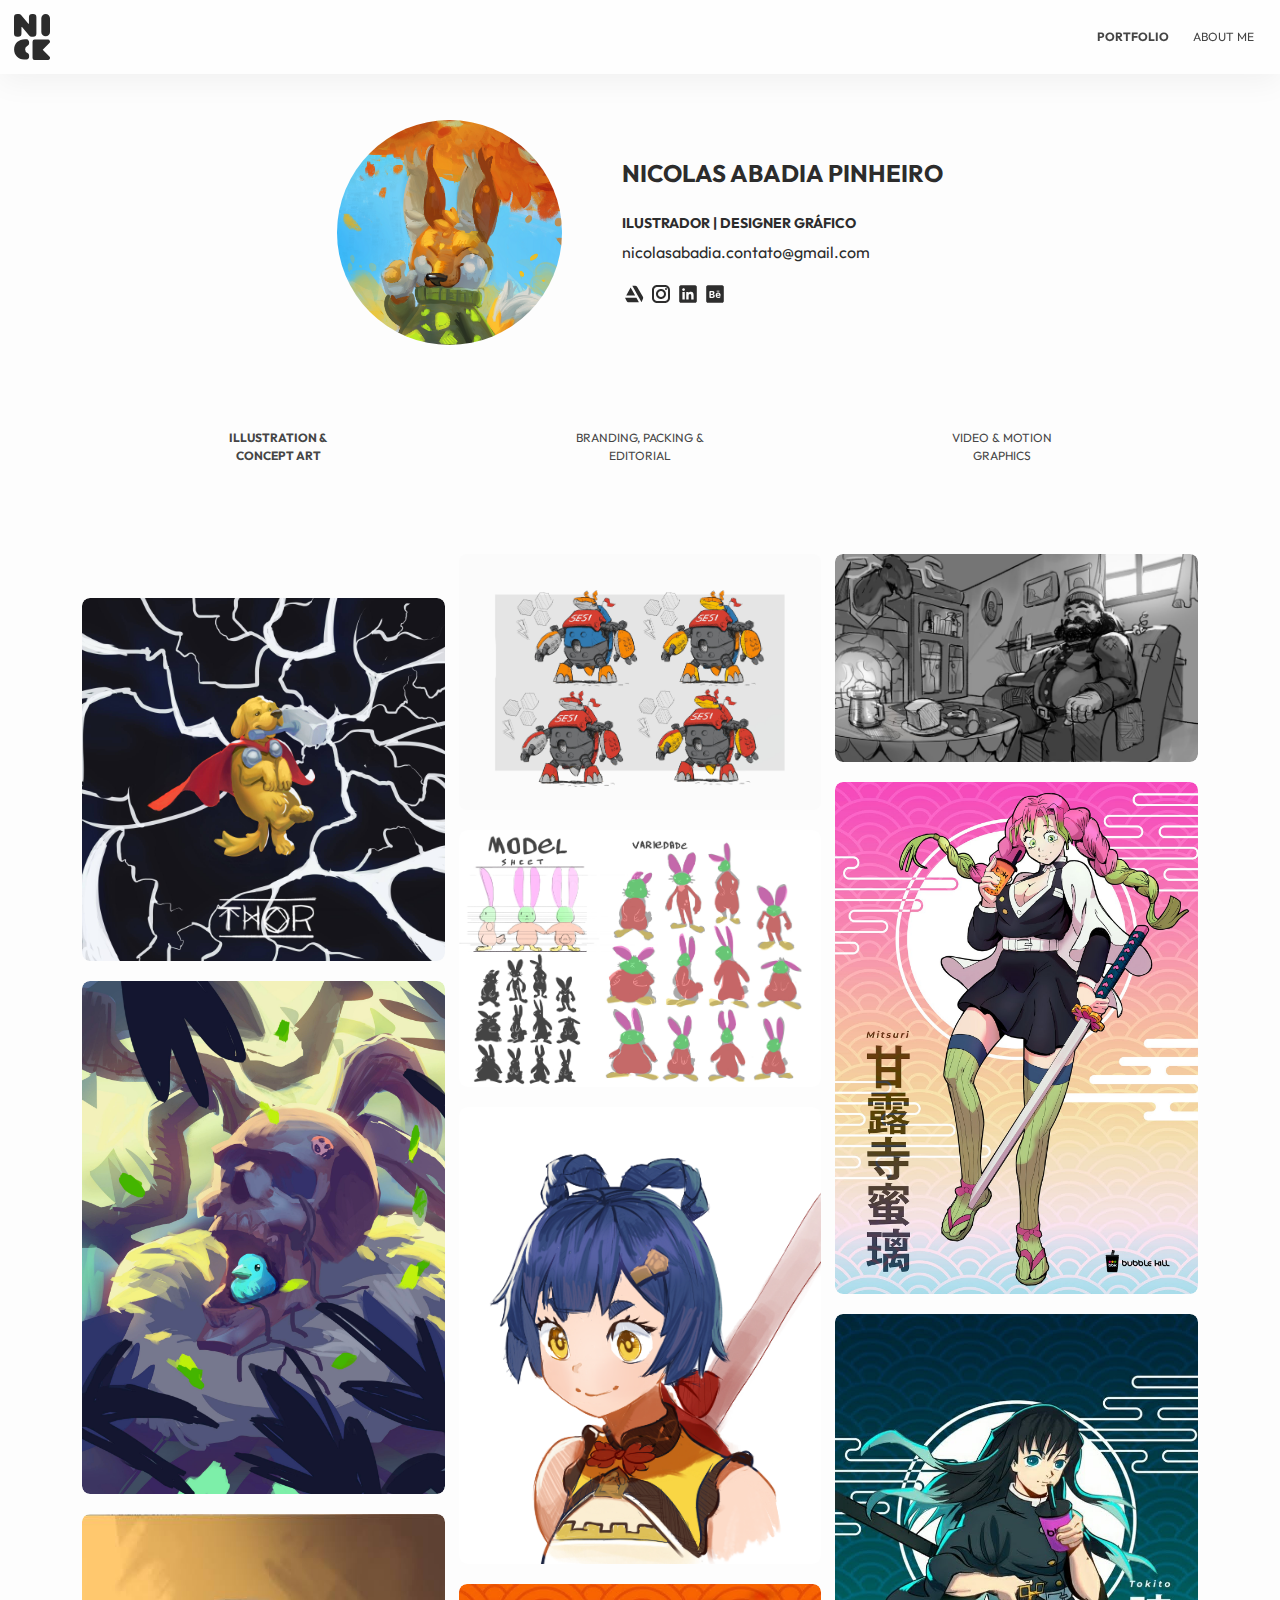
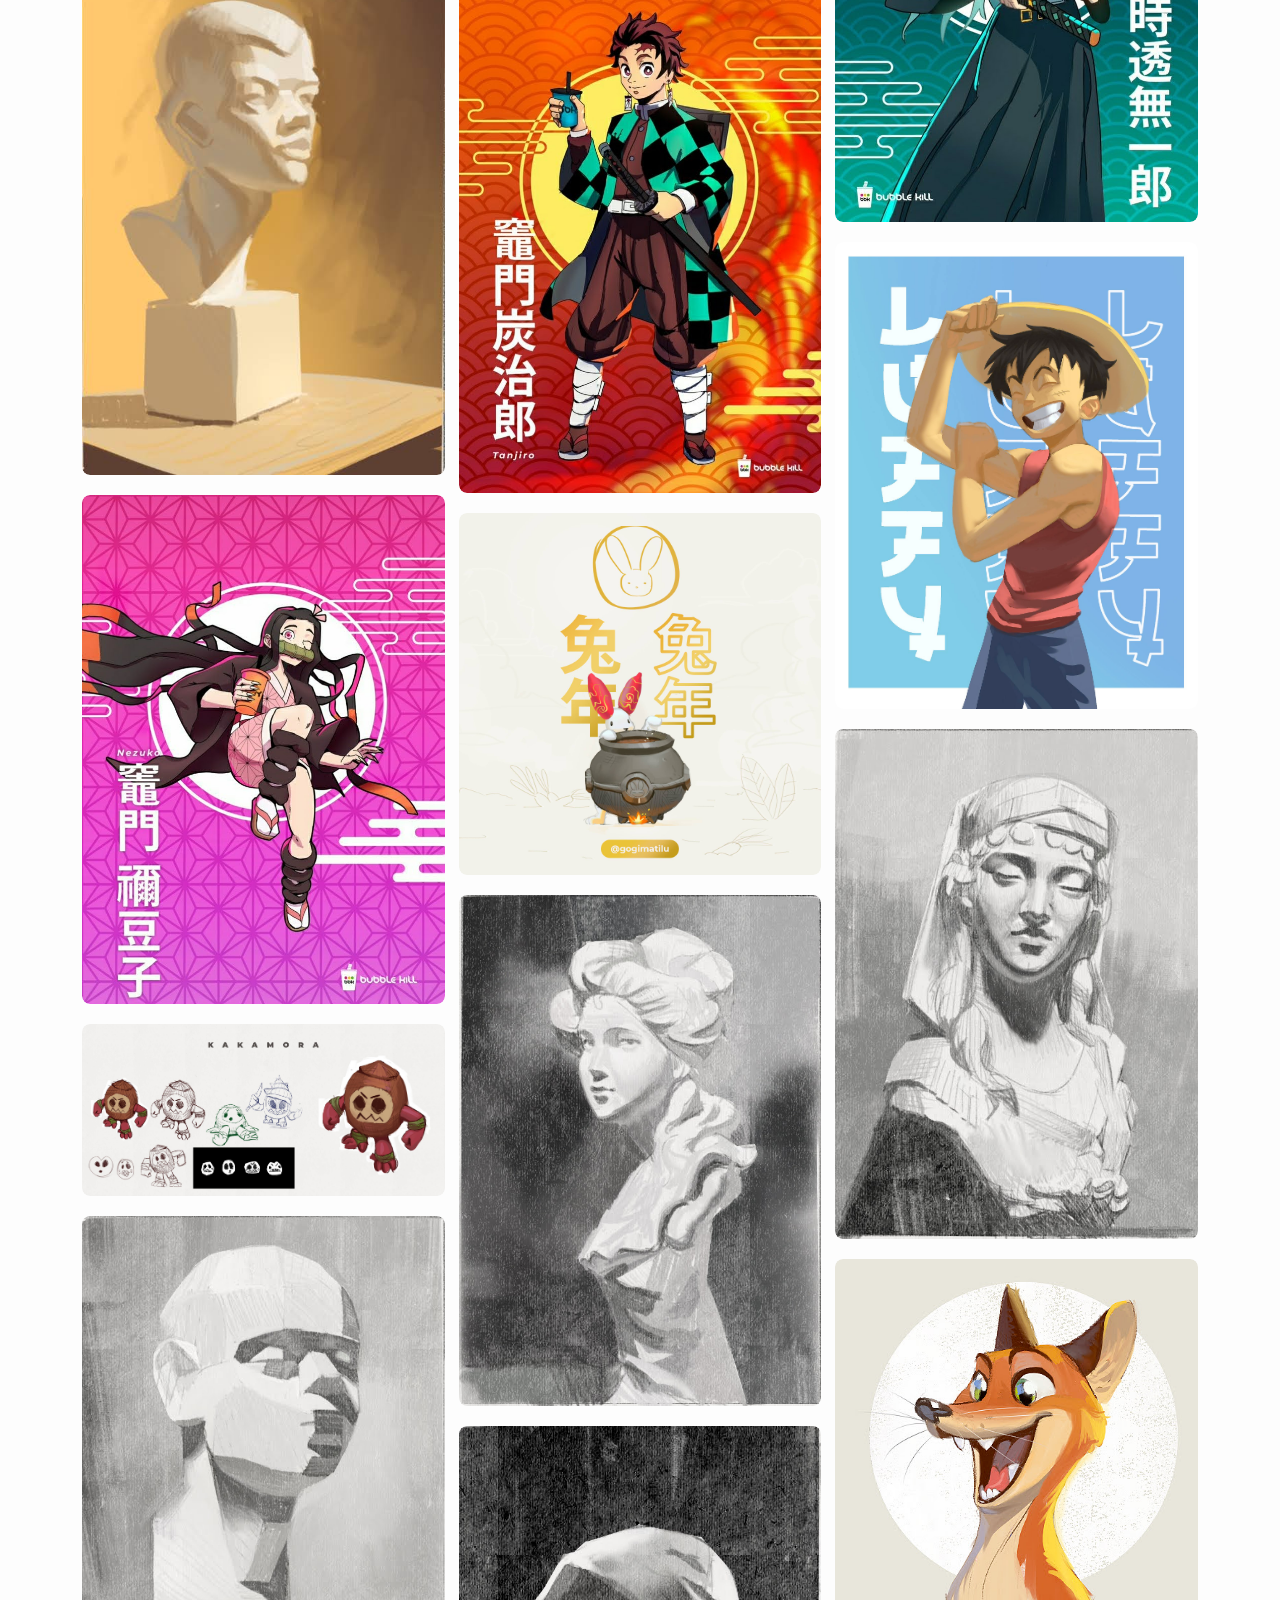
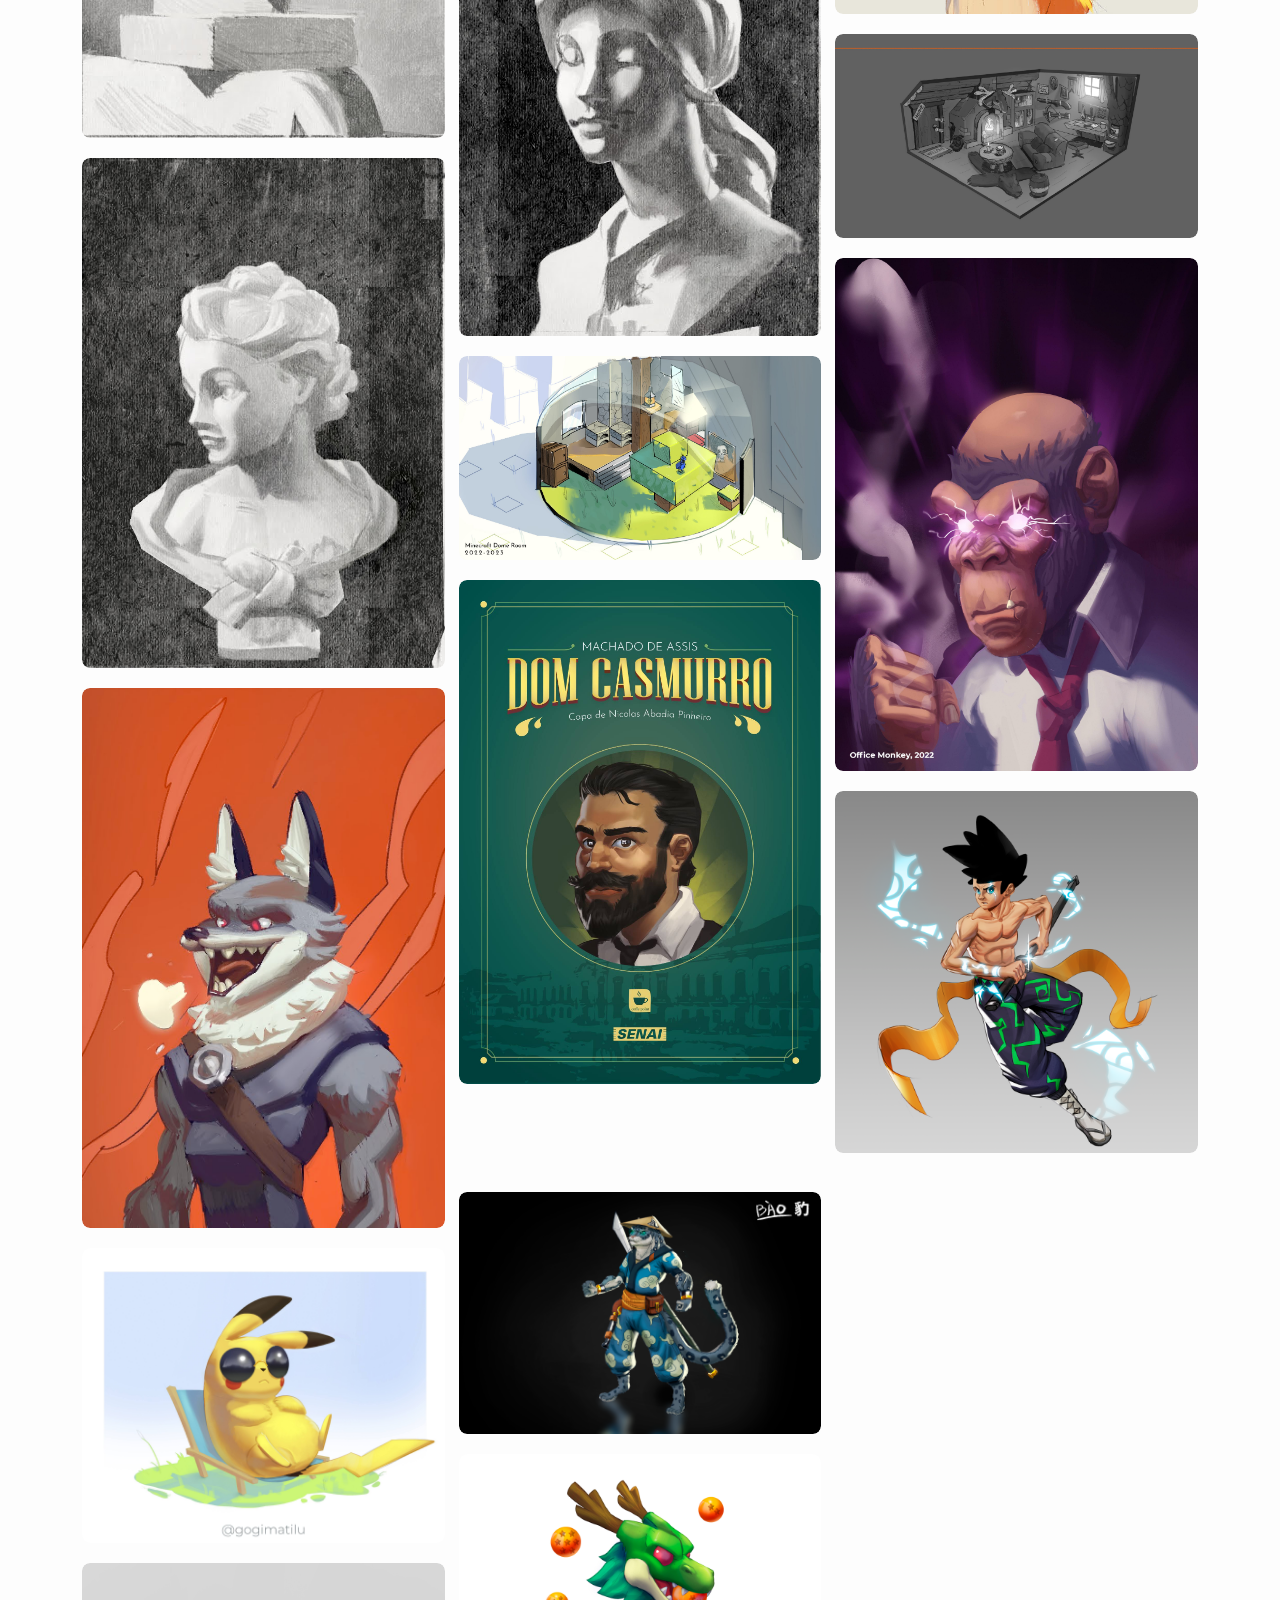
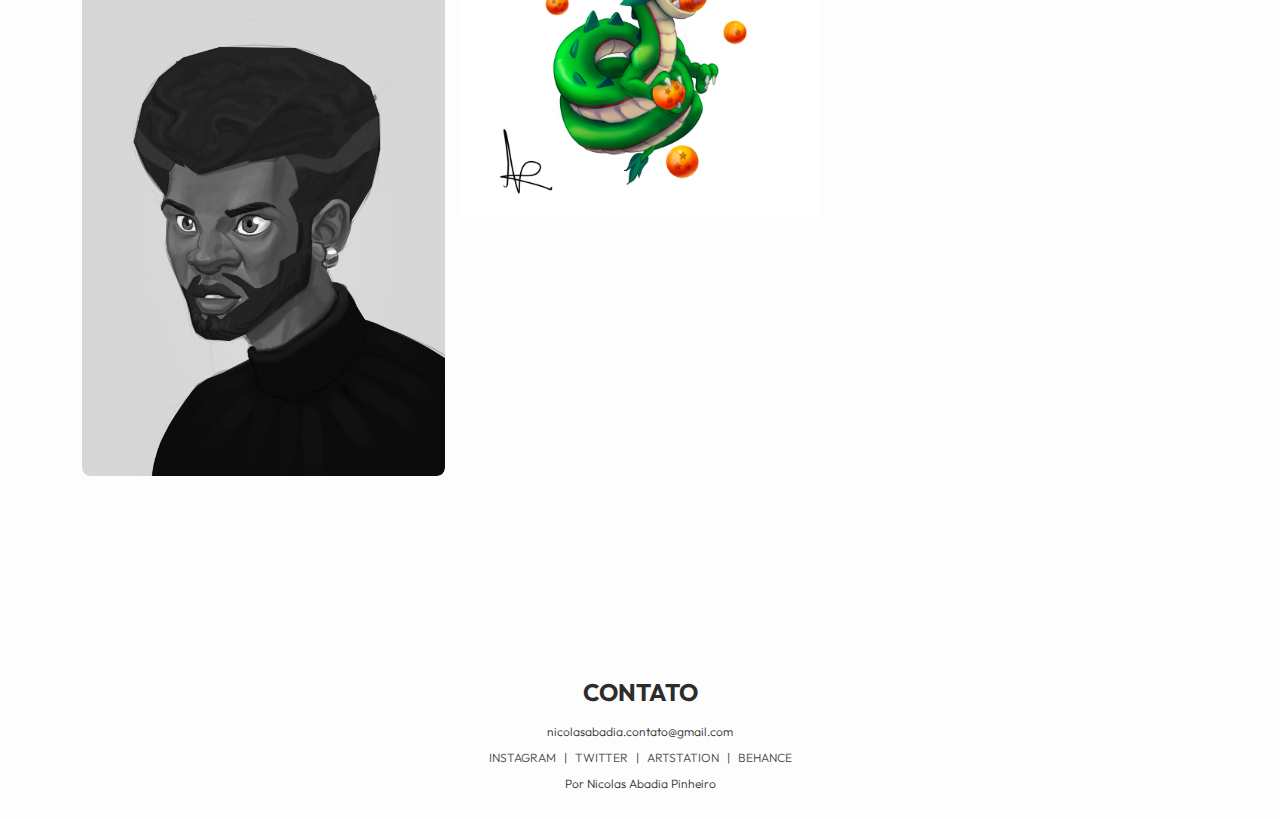
==== commit 42c5f4bb: "profile update" ====
--- a/index.html
+++ b/index.html
@@ -55,7 +55,7 @@
 
     <main>
         <section class="about">
-            <img src="assets/Foxy 1.png" alt="">
+            <img src="assets/foxy.png" alt="">
             <div>
                 <h2 id="me">Nicolas Abadia Pinheiro</h2>
                 <h3> ILUSTRADOR | DESIGNER GRÁFICO</h3>
--- a/css/style.css
+++ b/css/style.css
@@ -43,6 +43,11 @@
 
 }
 
+.about img {
+    border-radius: 100%;
+    
+}
+
 header {
     background-color: rgba(255, 255, 255, 0.45);
     box-shadow: 0px 8px 30px rgba(0, 0, 0, 0.05);
@@ -208,11 +213,11 @@
 }
 
 .img-project {
-    border-radius: 16px;
+    border-radius: 8px;
 }
 
 .project-imgs {
-    border-radius: 16px;
+    border-radius: 8px;
     display: flex;
     align-items: center;
     grid-auto-flow: column;
@@ -440,7 +445,7 @@
 
 video {
     width: 100%;
-    border-radius: 12px;
+    border-radius: 8px;
 }
 
 .video_project {
@@ -723,9 +728,10 @@
 @media (max-width: 972px) {
 
     .social2 {
-        width: 100%;
         transform: scale(1.5);
         margin-top: 20px;
+        margin-left: 50%;
+        translate: -120px;
     }
 
     h2{
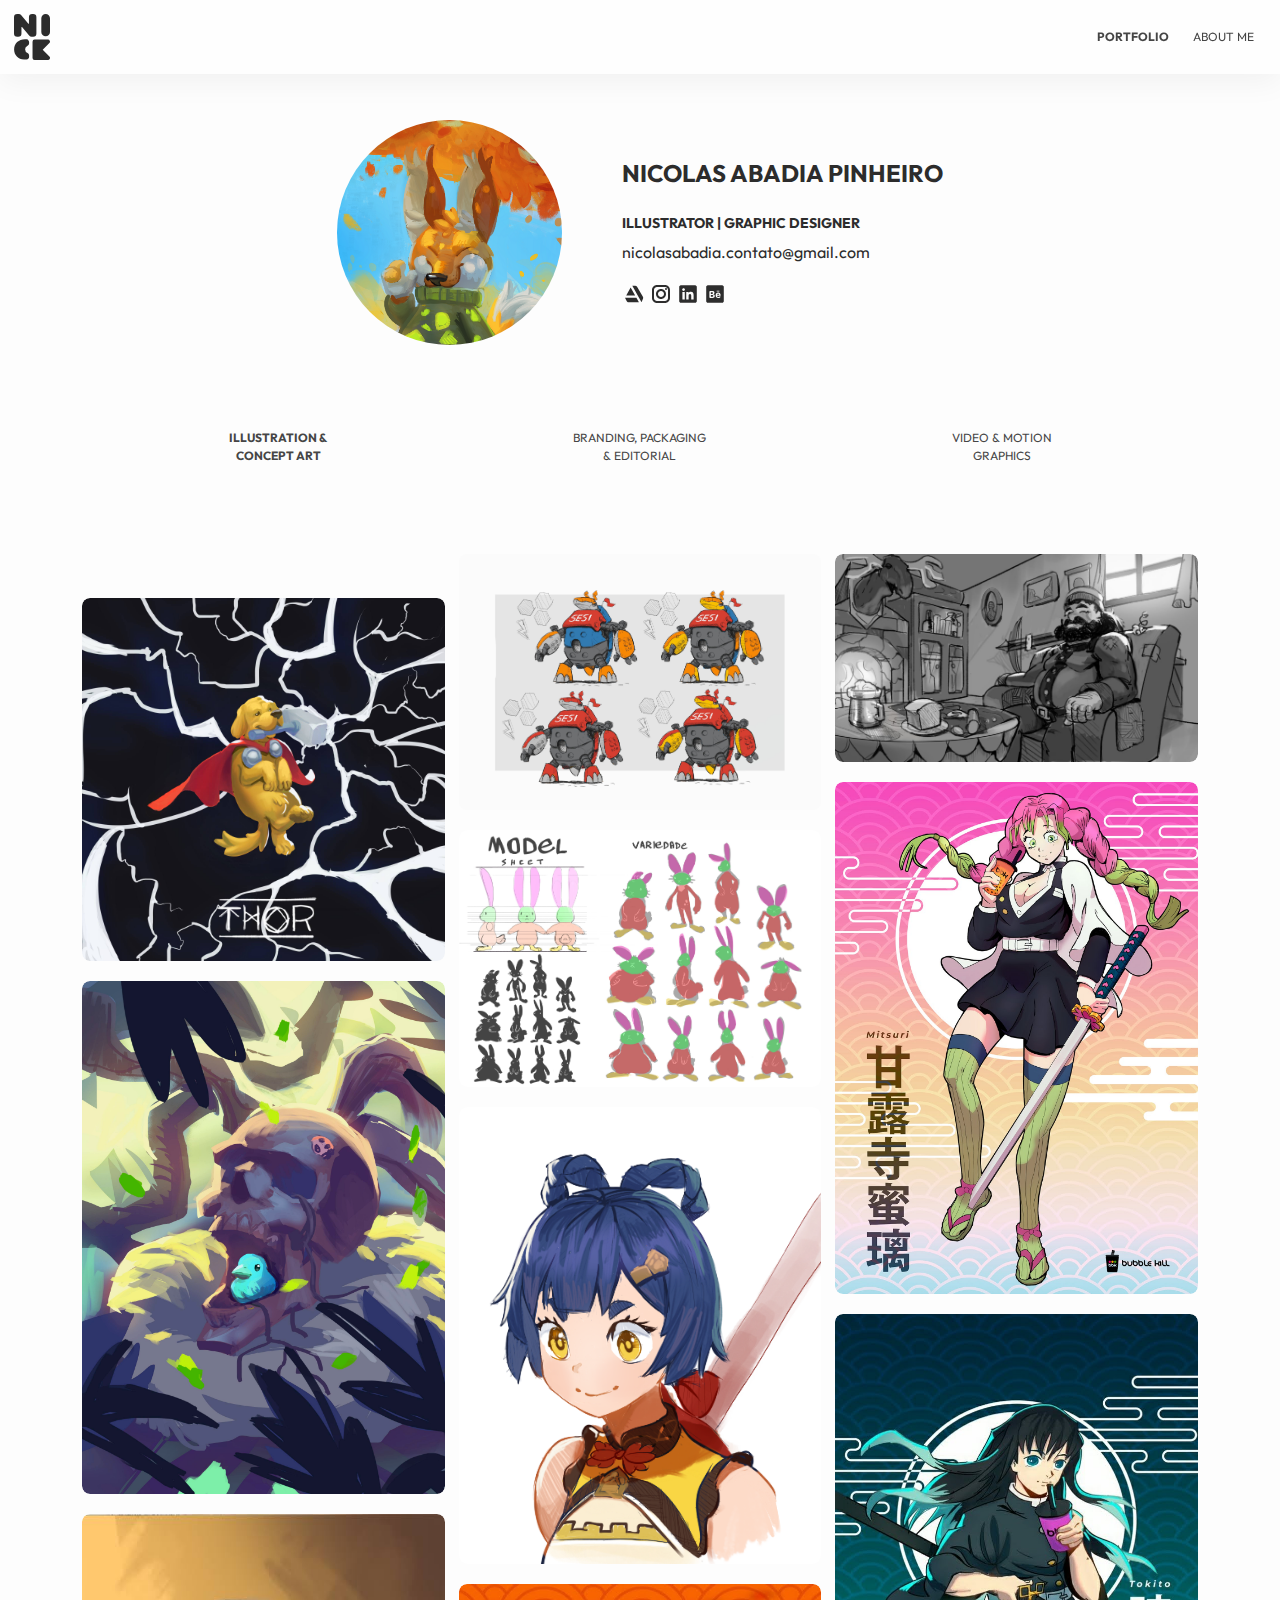
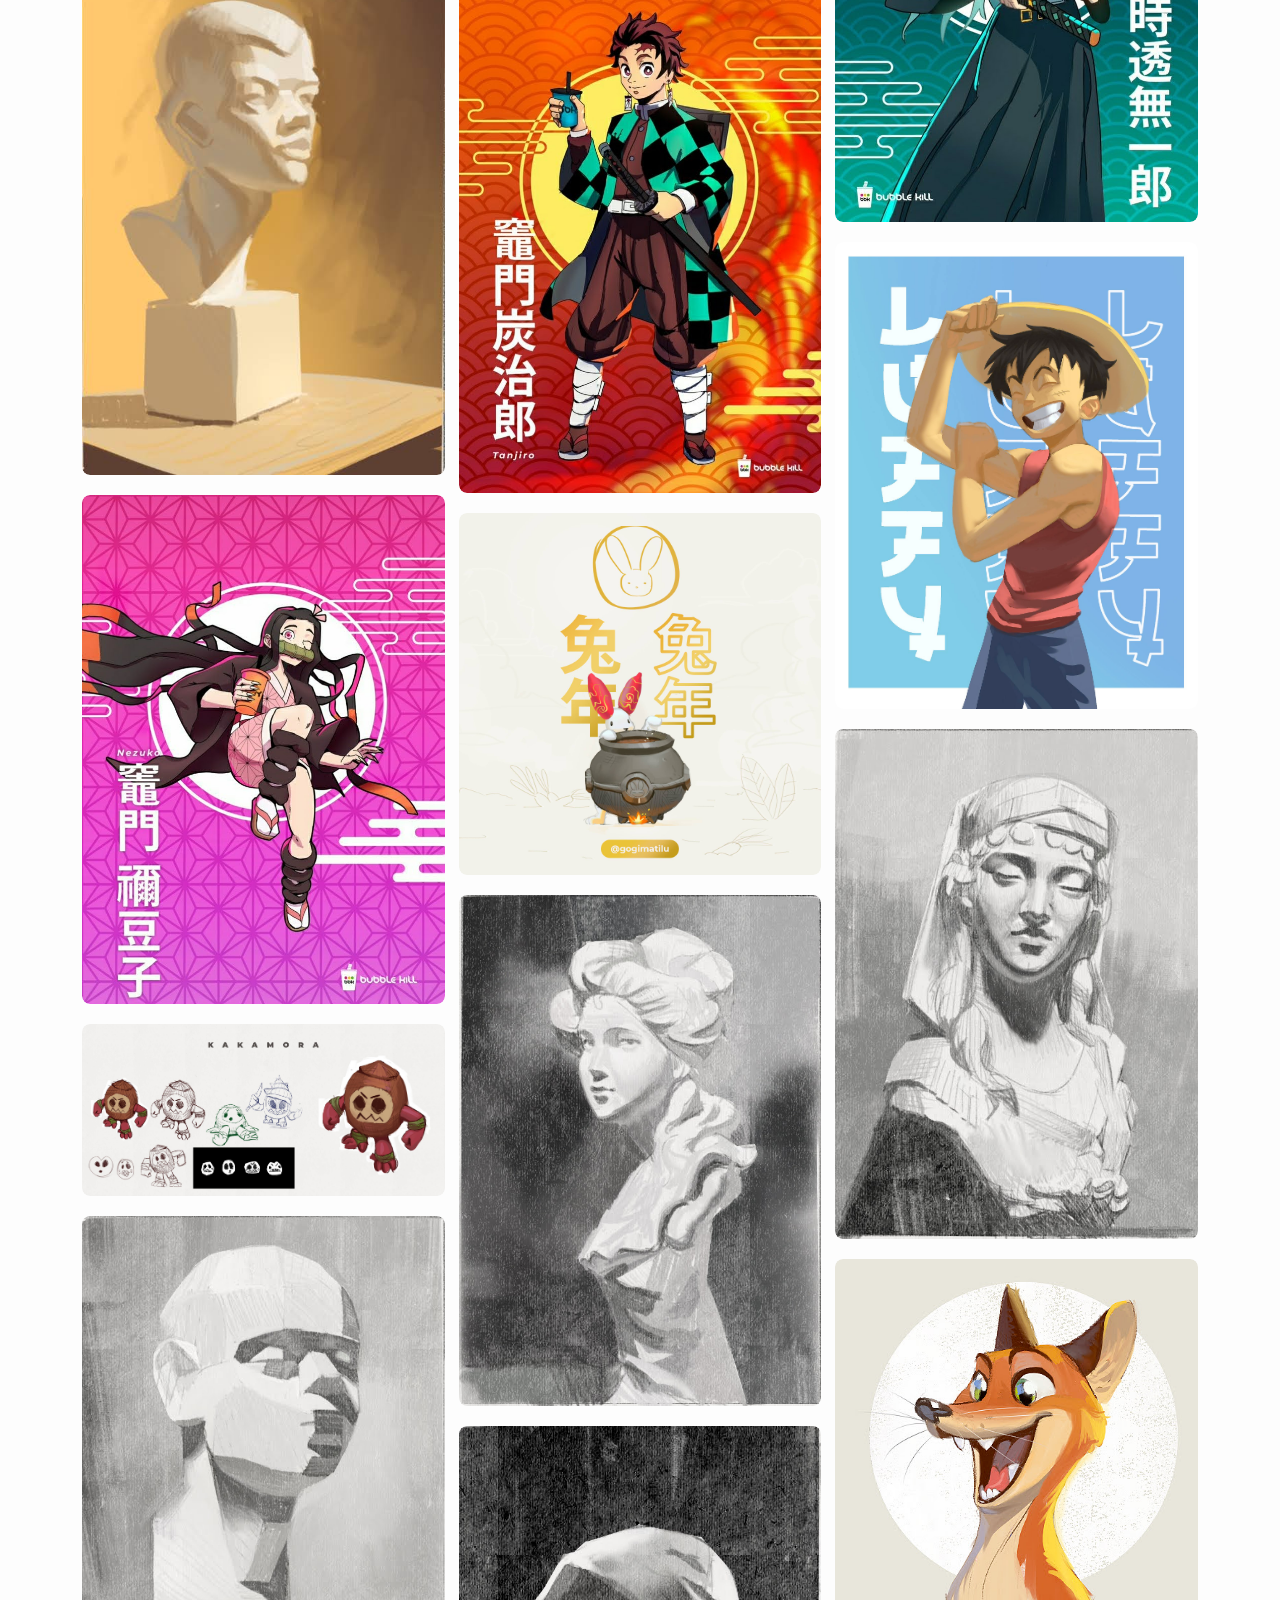
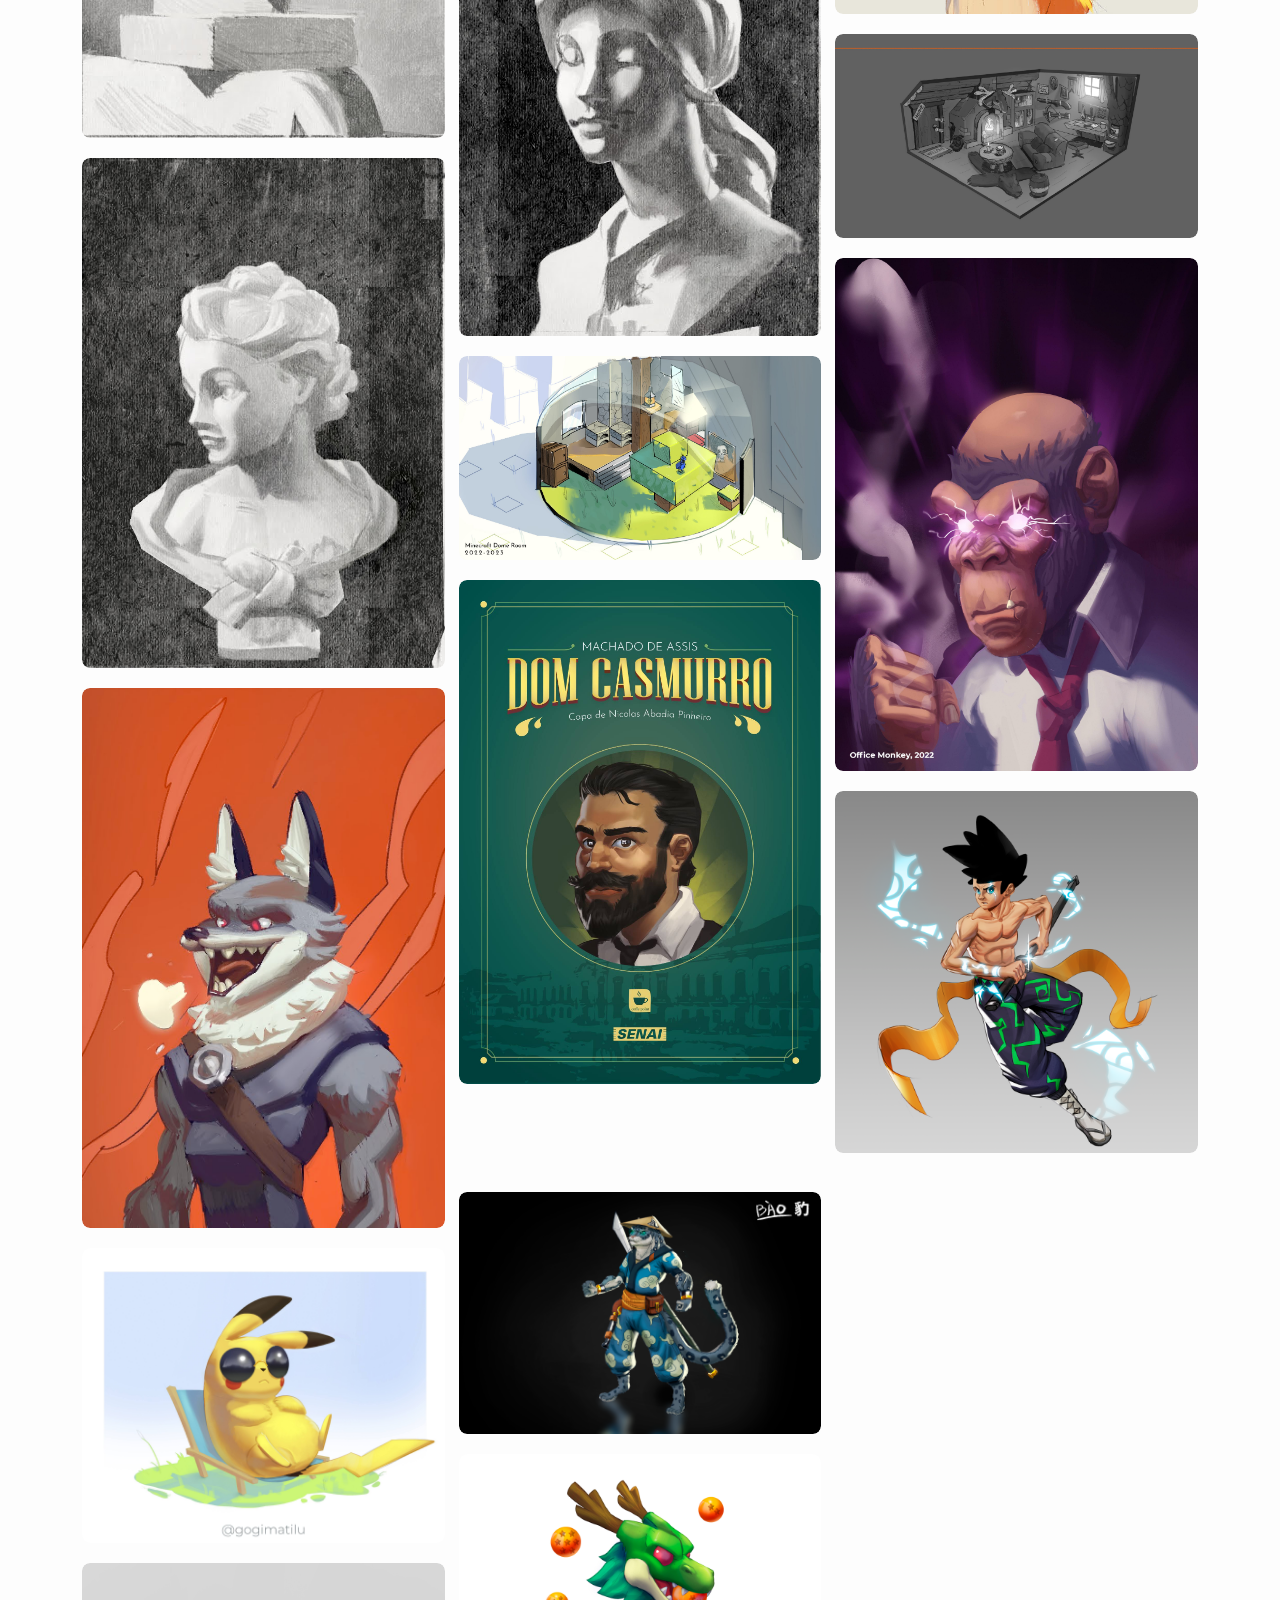
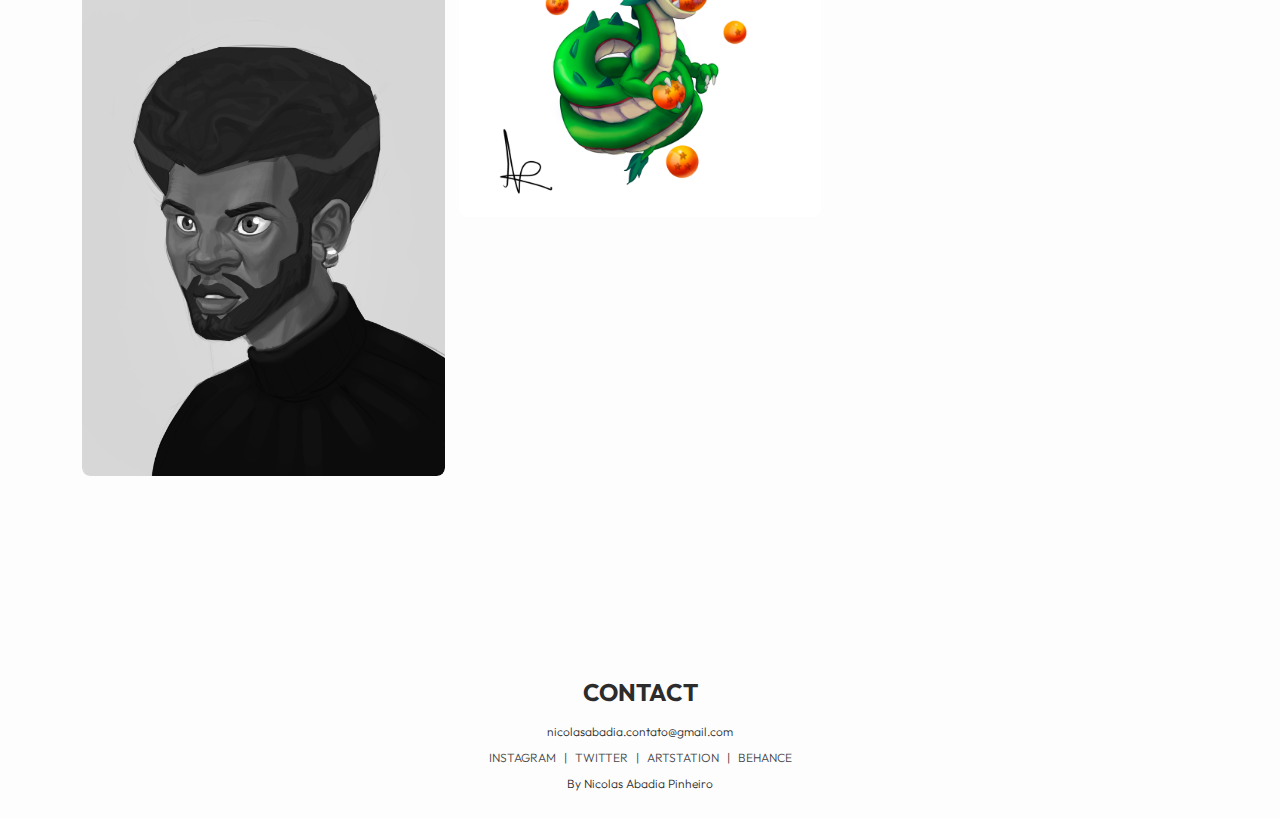
==== commit 6f25bae0: "english" ====
--- a/index.html
+++ b/index.html
@@ -1,5 +1,5 @@
 <!DOCTYPE html>
-<html lang="pt-br">
+<html lang="en">
 
 <head>
     <meta charset="UTF-8">
@@ -58,7 +58,7 @@
             <img src="assets/foxy.png" alt="">
             <div>
                 <h2 id="me">Nicolas Abadia Pinheiro</h2>
-                <h3> ILUSTRADOR | DESIGNER GRÁFICO</h3>
+                <h3> ILLUSTRATOR | GRAPHIC DESIGNER</h3>
                 <span class="email">nicolasabadia.contato@gmail.com</span>
                 <div class="social2">
                     
@@ -73,7 +73,7 @@
         <nav>
             <ul class="nav-port">
                 <li><a class="nav-link" id="a_portfolio" href="index.html"><b>ILLUSTRATION & CONCEPT ART</b></a></li>
-                <li><a class="nav-link" id="a_resume" href="graphicdesign.html">BRANDING, PACKING & EDITORIAL</a></li>
+                <li><a class="nav-link" id="a_resume" href="graphicdesign.html">BRANDING, PACKAGING & EDITORIAL</a></li>
                 <li><a class="nav-link" id="a_resume" href="video.html">VIDEO & MOTION GRAPHICS</a></li>
             </ul>
         </nav>
@@ -112,7 +112,6 @@
                             <img src="assets/ALLWORKS/P2.png" alt="">
                             <img src="assets/ALLWORKS/P1.png" alt="">
                             <img src="assets/ALLWORKS/Ulysses Snap.png" alt="">
-                            <video controls autoplay loop  src="assets/ALLWORKS/Ulysses Snap.mp4"></video>
                         </div>
                     </div>
                     <div class="popup-img" id="thor">
@@ -120,7 +119,7 @@
                             <span>&times;</span>
                             <div class="popup-desc">
                                 <h2>Thor Dog</h2>
-                                <p>Illustation Commission</p>
+                                <p>Illustration Commission</p>
                                 <p>2023</p>
                                 <p><b>Software:</b> Autodesk Sketchbook</p>
                             </div>
@@ -165,7 +164,7 @@
                             <span>&times;</span>
                             <div class="popup-desc">
                                 <h2>Tatu Robot Concept Art</h2>
-                                <p>Arte Conceitual de mascote para a equipe de robótica Tatubóticos da escola SESI 434 Tatuapé</p>
+                                <p>Concept Art of mascot for the robotics team Tatubóticos from SESI 434 Tatuapé school</p>
                                 <p>2023</p>
                                 <p><b>Softwares:</b> Clip Studio Paint & Blender</p>
                             </div>
@@ -173,7 +172,7 @@
                             <img src="assets/ALLWORKS/0023.jpg" alt="">
                             <video controls autoplay loop src="assets/ALLWORKS/0001-0250.mp4"></video>
                             <img src="assets/ALLWORKS/MOCKUPTATU (1).jpg" alt="">
-                            <p>Design da Camisa da Equipe Tatubóticos 2023</p>
+                            <p>Design of the Tatubóticos Team Shirt 2023</p>
                         </div>
                     </div>
                     <div class="popup-img" id="coelho">
@@ -202,6 +201,81 @@
                         <div class="image"><img src="assets/ALLWORKS/GOGIMATILU Render Study.png" alt=""></div>
                         <div class="image"><img src="assets/ALLWORKS/Frog Mage.png" alt=""></div>
                     </div>
+                    <div class="popup-img" id="demon">
+                        <div>
+                            <span>&times;</span>
+                            <div class="popup-desc">
+                                <h2>Promotional Campaign: Demon Slayer & Bubble Kill</h2>
+                                <p>Final Project of the Technical Course in Graphic Design at SENAI</p>
+                                <p>2023</p>
+                                <p><b>Softwares:</b> Photoshop, Illustrator, After Effects, CapCut, Spline, InDesign & Figma</p>
+                            </div>
+                            <img src="assets/ALLWORKS/Slide1.JPG" alt="">
+                            <h2>POSTERS</h2>
+                            <img src="assets/ALLWORKS/Mitsuri3.jpg" alt="">
+                            <img src="assets/ALLWORKS/Screenshot_20230530-054259_OneDrive.jpg" alt="">
+                            <img src="assets/ALLWORKS/Screenshot_20230530-054313_OneDrive.jpg" alt="">
+                            <img src="assets/ALLWORKS/Screenshot_20230530-054327_OneDrive.jpg" alt="">
+                            <h2>MOCKUPS</h2>
+                            <img src="assets/ALLWORKS/muckup mitsuri.jpg" alt="">
+                            <img src="assets/ALLWORKS/MitsuriMockup.png" alt="">
+                            <img src="assets/ALLWORKS/mockup tokito.jpg" alt="">
+                            <img src="assets/ALLWORKS/tanjimocuop.png" alt="">
+                            <h2>SOCIAL MEDIA</h2>
+                            <img src="assets/ALLWORKS/POST FACEBOOK.png" alt="">
+                            <h2>CUPS</h2>
+                            <video autoplay loop src="assets/ALLWORKS/studio-lighting-copy-3 (2).mp4"></video>
+                            <video autoplay loop src="assets/ALLWORKS/studio-lighting-copy-3 (3).mp4"></video>
+                            <video autoplay loop src="assets/ALLWORKS/studio-lighting-copy-3 (4).mp4"></video>
+                            <video autoplay loop src="assets/ALLWORKS/studio-lighting-copy-3 (5).mp4"></video>
+                        </div>
+                    </div>
+                    <div class="popup-img" id="bmq">
+                        <div>
+                            <span>&times;</span>
+                            <div class="popup-desc">
+                                <h2>Social Media: ONG Bem Quer</h2>
+                                <p>2024</p>
+                                <p><b>Softwares:</b> Illustrator & Photoshop</p>
+                            </div>
+                            <img src="assets/ALLWORKS/Untitled-1.png" alt="">
+                            <img src="assets/ALLWORKS/STORY-100.jpg" alt="">
+                        </div>
+                    </div>
+                    <div class="popup-img" id="bloopid">
+                        <div>
+                            <span>&times;</span>
+                            <div class="popup-desc">
+                                <h2>Visual Identity Project for the BLOOP Brand</h2>
+                                <p>Fictional children's tea brand from Dr. Oetker.</p>
+                                <p>2022</p>
+                                <p><b>Softwares:</b> Illustrator & Photoshop</p>
+                            </div>
+                            <img src="assets/ALLWORKS/Captura de tela 2024-02-05 153545.png" alt="">
+                            <img src="assets/ALLWORKS/Captura de tela 2024-02-05 153614.png" alt="">
+                            <img src="assets/ALLWORKS/Captura de tela 2024-02-05 153654.png" alt="">
+                            <img src="assets/ALLWORKS/Captura de tela 2024-02-05 154142.png" alt="">
+                            <img src="assets/ALLWORKS/Captura de tela 2024-02-05 153734.png" alt="">
+                            <img src="assets/ALLWORKS/Captura de tela 2024-02-05 153748.png" alt="">
+                            <img src="assets/ALLWORKS/Captura de tela 2024-02-05 153918.png" alt="">
+                            <img src="assets/ALLWORKS/Captura de tela 2024-02-05 154003.png" alt="">
+                            <img src="assets/ALLWORKS/Captura de tela 2024-02-05 154014.png" alt="">
+                        </div>
+                    </div>
+                    <div class="popup-img" id="bloopem">
+                        <div>
+                            <span>&times;</span>
+                            <div class="popup-desc">
+                                <h2>Packaging Project for the BLOOP Brand</h2>
+                                <p>Fictional children's tea brand from Dr. Oetker.</p>
+                                <p>2022</p>
+                                <p><b>Softwares:</b> Illustrator & Photoshop</p>
+                            </div>
+                            <img src="assets/ALLWORKS/Captura de tela 2024-02-05 154102.png" alt="">
+                            <img src="assets/ALLWORKS/Captura de tela 2024-02-05 154115.png" alt="">
+                            <img src="assets/ALLWORKS/Captura de tela 2024-02-05 154129.png" alt="">
+                        </div>
+                    </div>
                     
                 </div>
             </div>
@@ -209,7 +283,7 @@
        </section>
     </main>
     <footer>
-        <h2>CONTATO</h2>
+        <h2>CONTACT</h2>
         <span class="email">nicolasabadia.contato@gmail.com</span>
         <div translate="no" class="social">
             <a target="_blank" href="https://www.instagram.com/gogimatilu/">Instagram</a><span class="st">|</span><a
@@ -217,7 +291,7 @@
                 target="_blank" href="https://www.artstation.com/gogimatilu">Artstation</a><span class="st">|</span><a
                 target="_blank" href="https://www.behance.net/nicolasabadia">Behance</a>
         </div>
-        <span class="credits">Por Nicolas Abadia Pinheiro</span>
+        <span class="credits">By Nicolas Abadia Pinheiro</span>
     </footer>
 
     <script src="javascript/script.js"></script>
